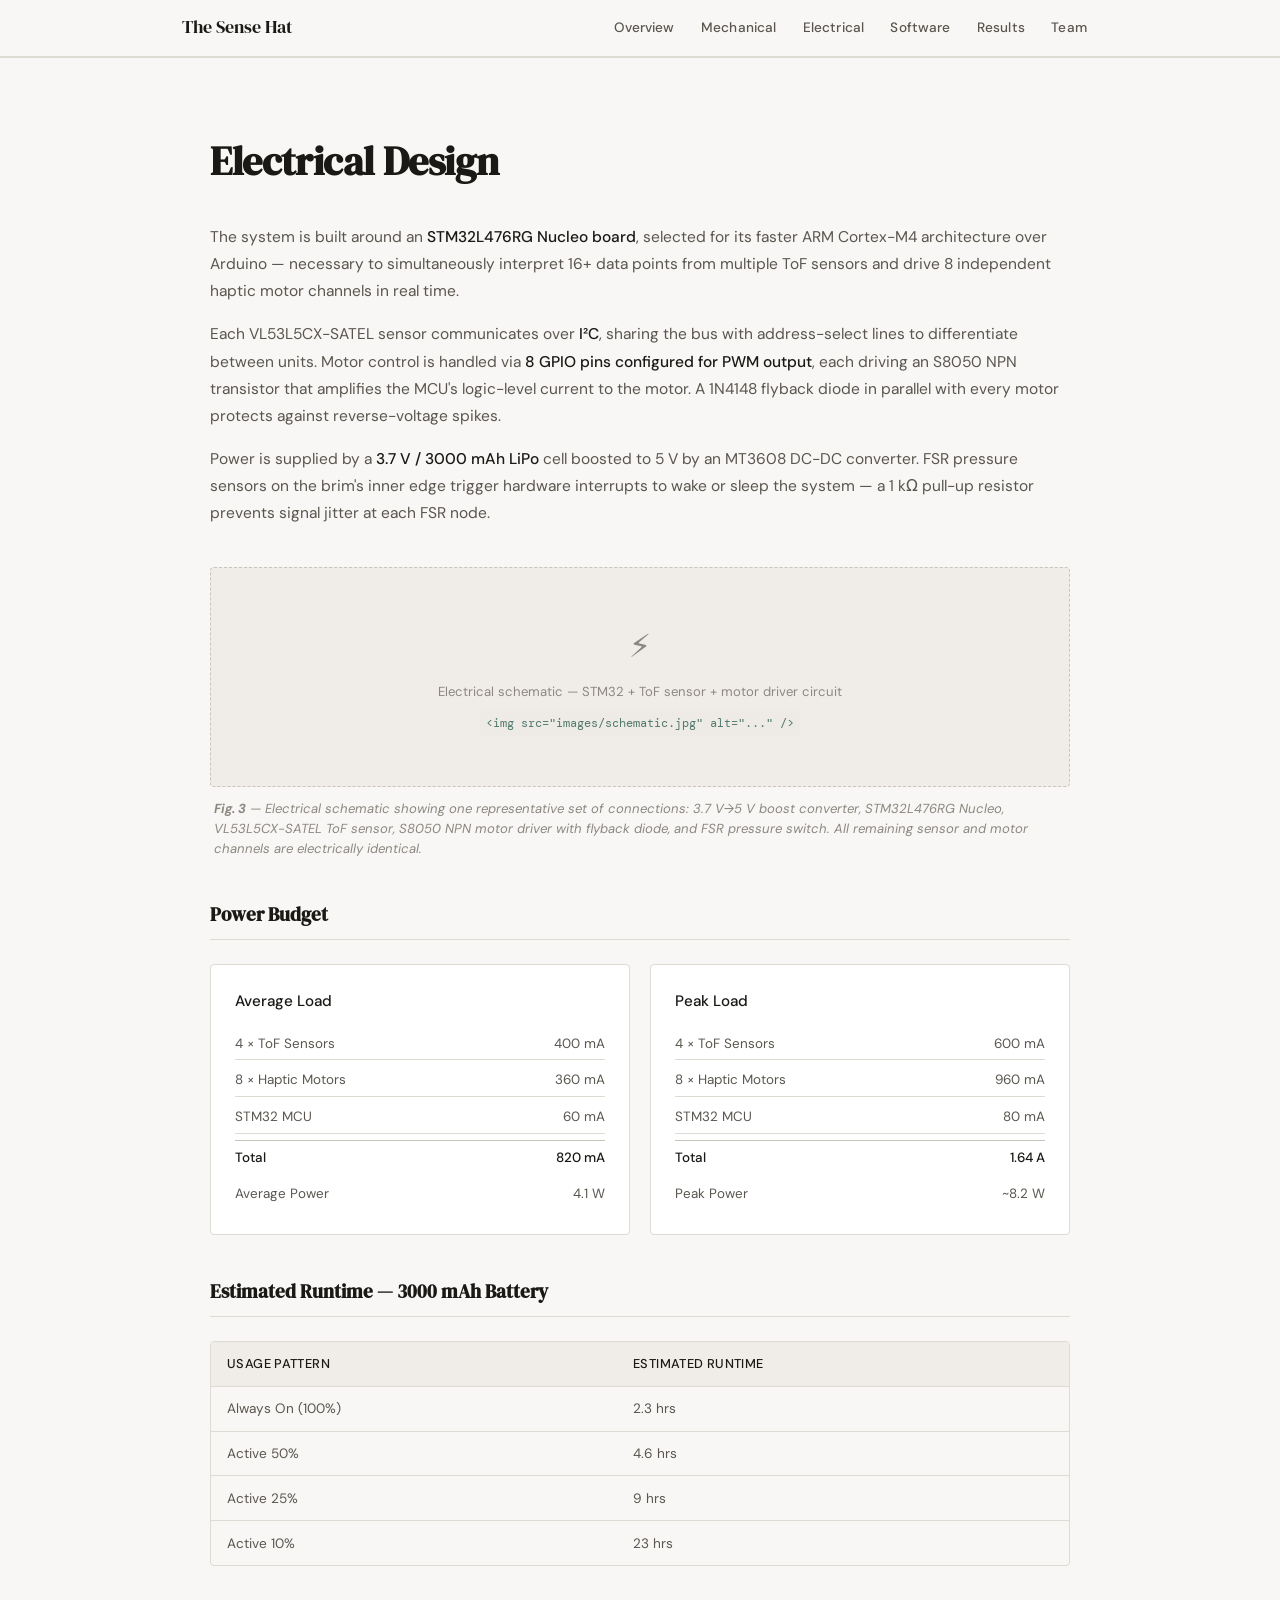
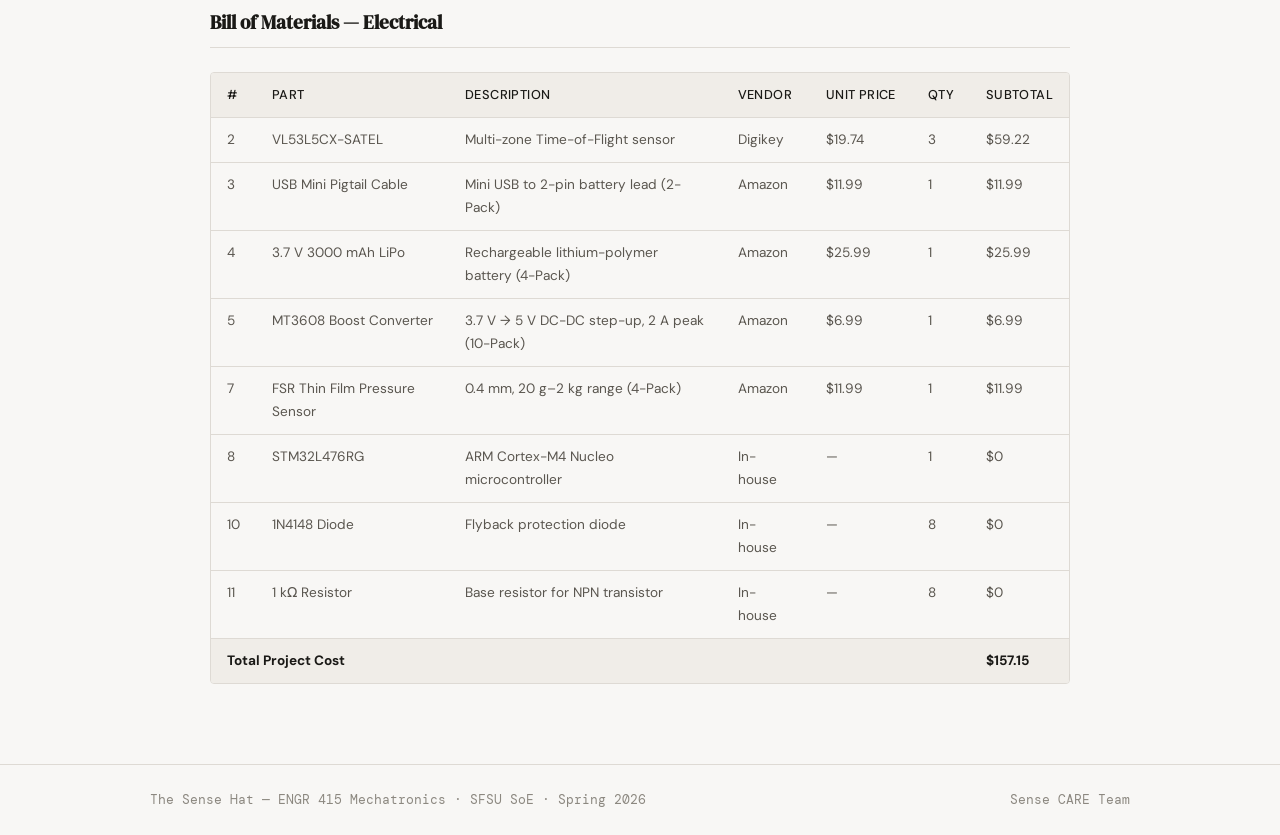
==== electrical.html @ 912f0b68 "FinalElectricalSchematic Replaced comment with an image link in the head section." ====
<!DOCTYPE html>
<html lang="en">
<head>
  <meta charset="UTF-8" />
  <meta name="viewport" content="width=device-width, initial-scale=1.0" />
  <title>The Sense Hat — SFSU Mechatronics (ENGR 415)</title>
  <link rel="stylesheet" href="style.css" />
  <link rel="preconnect" href="https://fonts.googleapis.com" />
  <link rel="preconnect" href="https://fonts.gstatic.com" crossorigin />
  <link href="https://fonts.googleapis.com/css2?family=DM+Serif+Display:ital@0;1&family=DM+Mono:wght@400;500&family=DM+Sans:wght@300;400;500&display=swap" rel="stylesheet" />
  <https://cdn.discordapp.com/attachments/1479232256139595948/1496391475662032896/image.png?ex=69e9b6a9&is=69e86529&hm=77f7b8947a5ac0feab7064fc2a49e179601ff70ab5d94369ed0303e254317cd8>
</head>
<body>

  <!-- ─── NAV ─────────────────────────────────────────────────────── -->
  <nav id="navbar">
    <div class="nav-inner">
      <span class="nav-logo">The Sense Hat</span>
      <button class="nav-toggle" aria-label="Toggle menu" id="navToggle">
        <span></span><span></span><span></span>
      </button>
      <ul class="nav-links" id="navLinks">
        <li><a href="index.html">Overview</a></li>
        <li><a href="mechanical.html">Mechanical</a></li>
        <li><a href="electrical.html">Electrical</a></li>
        <li><a href="software.html">Software</a></li>
        <li><a href="results.html">Results</a></li>
        <li><a href="team.html">Team</a></li>
      </ul>
    </div>
  </nav>

  <main>

    <!-- ─── ELECTRICAL ─────────────────────────────────────────────── -->
    <section id="electrical" class="section">
      <div class="section-inner">
        <h2 class="section-title">Electrical Design</h2>

        <div class="prose">
          <p>
            The system is built around an <strong>STM32L476RG Nucleo board</strong>, selected
            for its faster ARM Cortex-M4 architecture over Arduino — necessary to simultaneously
            interpret 16+ data points from multiple ToF sensors and drive 8 independent haptic
            motor channels in real time.
          </p>
          <p>
            Each VL53L5CX-SATEL sensor communicates over <strong>I²C</strong>, sharing the bus
            with address-select lines to differentiate between units. Motor control is handled via
            <strong>8 GPIO pins configured for PWM output</strong>, each driving an S8050 NPN
            transistor that amplifies the MCU's logic-level current to the motor. A 1N4148 flyback
            diode in parallel with every motor protects against reverse-voltage spikes.
          </p>
          <p>
            Power is supplied by a <strong>3.7 V / 3000 mAh LiPo</strong> cell boosted to 5 V
            by an MT3608 DC-DC converter. FSR pressure sensors on the brim's inner edge trigger
            hardware interrupts to wake or sleep the system — a 1 kΩ pull-up resistor prevents
            signal jitter at each FSR node.
          </p>
        </div>

        <!-- Schematic placeholder -->
        <figure class="img-block">
          <div class="img-placeholder">
            <span class="img-placeholder-icon">⚡</span>
            <span>Electrical schematic — STM32 + ToF sensor + motor driver circuit</span>
            <code>&lt;img src="images/schematic.jpg" alt="..." /&gt;</code>
          </div>
          <!-- <img src="images/schematic.jpg" alt="Electrical schematic for the Sense Hat system" /> -->
          <figcaption><strong>Fig. 3</strong> — Electrical schematic showing one representative set of
          connections: 3.7 V→5 V boost converter, STM32L476RG Nucleo, VL53L5CX-SATEL ToF sensor,
          S8050 NPN motor driver with flyback diode, and FSR pressure switch. All remaining sensor
          and motor channels are electrically identical.</figcaption>
        </figure>

        <h3 class="subsection-title">Power Budget</h3>
        <div class="card-grid two-col">
          <div class="card">
            <h4>Average Load</h4>
            <div class="power-table">
              <div class="power-row"><span>4 × ToF Sensors</span><span>400 mA</span></div>
              <div class="power-row"><span>8 × Haptic Motors</span><span>360 mA</span></div>
              <div class="power-row"><span>STM32 MCU</span><span>60 mA</span></div>
              <div class="power-row total"><span>Total</span><span>820 mA</span></div>
              <div class="power-row"><span>Average Power</span><span>4.1 W</span></div>
            </div>
          </div>
          <div class="card">
            <h4>Peak Load</h4>
            <div class="power-table">
              <div class="power-row"><span>4 × ToF Sensors</span><span>600 mA</span></div>
              <div class="power-row"><span>8 × Haptic Motors</span><span>960 mA</span></div>
              <div class="power-row"><span>STM32 MCU</span><span>80 mA</span></div>
              <div class="power-row total"><span>Total</span><span>1.64 A</span></div>
              <div class="power-row"><span>Peak Power</span><span>~8.2 W</span></div>
            </div>
          </div>
        </div>

        <h3 class="subsection-title">Estimated Runtime — 3000 mAh Battery</h3>
        <div class="table-wrap">
          <table>
            <thead>
              <tr><th>Usage Pattern</th><th>Estimated Runtime</th></tr>
            </thead>
            <tbody>
              <tr><td>Always On (100%)</td><td>2.3 hrs</td></tr>
              <tr><td>Active 50%</td><td>4.6 hrs</td></tr>
              <tr><td>Active 25%</td><td>9 hrs</td></tr>
              <tr><td>Active 10%</td><td>23 hrs</td></tr>
            </tbody>
          </table>
        </div>

        <h3 class="subsection-title">Bill of Materials — Electrical</h3>
        <div class="table-wrap">
          <table>
            <thead>
              <tr>
                <th>#</th>
                <th>Part</th>
                <th>Description</th>
                <th>Vendor</th>
                <th>Unit Price</th>
                <th>Qty</th>
                <th>Subtotal</th>
              </tr>
            </thead>
            <tbody>
              <tr>
                <td>2</td>
                <td>VL53L5CX-SATEL</td>
                <td>Multi-zone Time-of-Flight sensor</td>
                <td>Digikey</td>
                <td>$19.74</td>
                <td>3</td>
                <td>$59.22</td>
              </tr>
              <tr>
                <td>3</td>
                <td>USB Mini Pigtail Cable</td>
                <td>Mini USB to 2-pin battery lead (2-Pack)</td>
                <td>Amazon</td>
                <td>$11.99</td>
                <td>1</td>
                <td>$11.99</td>
              </tr>
              <tr>
                <td>4</td>
                <td>3.7 V 3000 mAh LiPo</td>
                <td>Rechargeable lithium-polymer battery (4-Pack)</td>
                <td>Amazon</td>
                <td>$25.99</td>
                <td>1</td>
                <td>$25.99</td>
              </tr>
              <tr>
                <td>5</td>
                <td>MT3608 Boost Converter</td>
                <td>3.7 V → 5 V DC-DC step-up, 2 A peak (10-Pack)</td>
                <td>Amazon</td>
                <td>$6.99</td>
                <td>1</td>
                <td>$6.99</td>
              </tr>
              <tr>
                <td>7</td>
                <td>FSR Thin Film Pressure Sensor</td>
                <td>0.4 mm, 20 g–2 kg range (4-Pack)</td>
                <td>Amazon</td>
                <td>$11.99</td>
                <td>1</td>
                <td>$11.99</td>
              </tr>
              <tr>
                <td>8</td>
                <td>STM32L476RG</td>
                <td>ARM Cortex-M4 Nucleo microcontroller</td>
                <td>In-house</td>
                <td>—</td>
                <td>1</td>
                <td>$0</td>
              </tr>
              <tr>
                <td>10</td>
                <td>1N4148 Diode</td>
                <td>Flyback protection diode</td>
                <td>In-house</td>
                <td>—</td>
                <td>8</td>
                <td>$0</td>
              </tr>
              <tr>
                <td>11</td>
                <td>1 kΩ Resistor</td>
                <td>Base resistor for NPN transistor</td>
                <td>In-house</td>
                <td>—</td>
                <td>8</td>
                <td>$0</td>
              </tr>
              <tr class="total-row">
                <td colspan="6"><strong>Total Project Cost</strong></td>
                <td><strong>$157.15</strong></td>
              </tr>
            </tbody>
          </table>
        </div>
      </div>
    </section>

  <!-- ─── FOOTER ────────────────────────────────────────────────────── -->
  <footer class="site-footer">
    <div class="footer-inner">
      <span>The Sense Hat &mdash; ENGR 415 Mechatronics · SFSU SoE · Spring 2026</span>
      <span>Sense CARE Team</span>
    </div>
  </footer>

  <script src="script.js"></script>
</body>
</html>
---- style.css ----
/* ═══════════════════════════════════════════════════════════
   THE SENSE HAT — style.css
   Light, technical, Obsidian-inspired engineering aesthetic.
   Fonts: DM Serif Display (headings) · DM Sans (body) · DM Mono (code)
   ═══════════════════════════════════════════════════════════ */

/* ── Variables ──────────────────────────────────────────── */
:root {
  /* Palette */
  --bg:          #f8f7f5;
  --bg-alt:      #f0ede8;
  --surface:     #ffffff;
  --border:      #dedad4;
  --border-mid:  #c9c4bc;

  --text-primary:   #1a1916;
  --text-secondary: #5a564f;
  --text-muted:     #8c8880;

  --accent:      #2d6a4f;       /* muted forest green */
  --accent-mid:  #52796f;
  --accent-pale: #d8e8e2;

  --code-bg:     #eeebe6;

  /* Typography */
  --font-display: 'DM Serif Display', Georgia, serif;
  --font-body:    'DM Sans', system-ui, sans-serif;
  --font-mono:    'DM Mono', 'Courier New', monospace;

  /* Spacing */
  --max-w:    860px;
  --section-v: 5rem;

  /* Misc */
  --radius:   4px;
  --shadow:   0 1px 4px rgba(0,0,0,0.07), 0 4px 16px rgba(0,0,0,0.05);
  --transition: 0.18s ease;
}

/* ── Reset & Base ───────────────────────────────────────── */
*, *::before, *::after { box-sizing: border-box; margin: 0; padding: 0; }

html { scroll-behavior: smooth; font-size: 16px; }

body {
  font-family: var(--font-body);
  background: var(--bg);
  color: var(--text-primary);
  line-height: 1.7;
  -webkit-font-smoothing: antialiased;
}

img {
  display: block;
  width: 100%;
  height: auto;
  border-radius: var(--radius);
}

a { color: var(--accent); text-decoration: none; }
a:hover { text-decoration: underline; }

/* ── Nav ────────────────────────────────────────────────── */
#navbar {
  position: sticky;
  top: 0;
  z-index: 100;
  background: rgba(248, 247, 245, 0.94);
  border-bottom: 1px solid var(--border);
  backdrop-filter: blur(8px);
  -webkit-backdrop-filter: blur(8px);
}

.nav-inner {
  max-width: calc(var(--max-w) + 120px);
  margin: 0 auto;
  padding: 0 2rem;
  height: 56px;
  display: flex;
  align-items: center;
  gap: 2rem;
}

.nav-logo {
  font-family: var(--font-display);
  font-size: 1.1rem;
  color: var(--text-primary);
  white-space: nowrap;
  flex-shrink: 0;
}

.nav-links {
  display: flex;
  list-style: none;
  gap: 0.25rem;
  margin-left: auto;
}

.nav-links a {
  display: block;
  padding: 0.3rem 0.7rem;
  font-size: 0.85rem;
  font-weight: 500;
  color: var(--text-secondary);
  border-radius: var(--radius);
  letter-spacing: 0.01em;
  transition: color var(--transition), background var(--transition);
}

.nav-links a:hover,
.nav-links a.active {
  color: var(--accent);
  background: var(--accent-pale);
  text-decoration: none;
}

/* Hamburger */
.nav-toggle {
  display: none;
  flex-direction: column;
  gap: 5px;
  background: none;
  border: none;
  cursor: pointer;
  padding: 4px;
  margin-left: auto;
}

.nav-toggle span {
  display: block;
  width: 22px;
  height: 2px;
  background: var(--text-primary);
  border-radius: 2px;
  transition: var(--transition);
}

/* ── Hero ───────────────────────────────────────────────── */
.hero {
  min-height: 88vh;
  display: grid;
  grid-template-columns: 1fr 1fr;
  align-items: center;
  gap: 3rem;
  max-width: calc(var(--max-w) + 200px);
  margin: 0 auto;
  padding: 4rem 2rem 4rem;
}

.hero-inner {
  display: flex;
  flex-direction: column;
  gap: 1.25rem;
}

.hero-label {
  font-family: var(--font-mono);
  font-size: 0.75rem;
  color: var(--accent-mid);
  letter-spacing: 0.08em;
  text-transform: uppercase;
}

.hero-title {
  font-family: var(--font-display);
  font-size: clamp(2.8rem, 5vw, 4rem);
  line-height: 1.1;
  color: var(--text-primary);
  letter-spacing: -0.01em;
}

.hero-subtitle {
  font-size: 1.05rem;
  color: var(--text-secondary);
  max-width: 42ch;
  line-height: 1.65;
}

.hero-meta {
  display: flex;
  flex-wrap: wrap;
  gap: 0.4rem;
  font-size: 0.85rem;
  color: var(--text-muted);
  font-family: var(--font-mono);
}

.hero-meta .sep { color: var(--border-mid); }

.btn-primary {
  display: inline-block;
  margin-top: 0.5rem;
  padding: 0.65rem 1.4rem;
  background: var(--accent);
  color: #fff;
  border-radius: var(--radius);
  font-size: 0.88rem;
  font-weight: 500;
  letter-spacing: 0.02em;
  transition: background var(--transition), transform var(--transition);
  align-self: flex-start;
}

.btn-primary:hover {
  background: var(--accent-mid);
  text-decoration: none;
  transform: translateY(-1px);
}

.hero-image-wrap {
  display: flex;
  justify-content: center;
  align-items: center;
}

.hero-img {
  width: 100%;
  max-width: 420px;
}

/* ── Sections ───────────────────────────────────────────── */
.section {
  padding: var(--section-v) 2rem;
  border-top: 1px solid var(--border);
}

.section-alt {
  background: var(--bg-alt);
}

.section-inner {
  max-width: var(--max-w);
  margin: 0 auto;
  display: flex;
  flex-direction: column;
  gap: 2.5rem;
}

.section-title {
  font-family: var(--font-display);
  font-size: clamp(1.9rem, 3.5vw, 2.5rem);
  color: var(--text-primary);
  letter-spacing: -0.01em;
  line-height: 1.15;
}

.section-intro {
  color: var(--text-secondary);
  font-size: 1.02rem;
  max-width: 60ch;
  margin-top: -1rem;
}

.subsection-title {
  font-family: var(--font-display);
  font-size: 1.2rem;
  color: var(--text-primary);
  border-bottom: 1px solid var(--border);
  padding-bottom: 0.5rem;
  margin-bottom: -1rem;
}

/* ── Prose ──────────────────────────────────────────────── */
.prose {
  display: flex;
  flex-direction: column;
  gap: 1rem;
}

.prose p {
  color: var(--text-secondary);
  font-size: 0.97rem;
  line-height: 1.75;
}

.prose strong { color: var(--text-primary); font-weight: 500; }

/* ── Cards ──────────────────────────────────────────────── */
.card-grid {
  display: grid;
  gap: 1.25rem;
}

.two-col  { grid-template-columns: repeat(2, 1fr); }
.three-col { grid-template-columns: repeat(3, 1fr); }

.card {
  background: var(--surface);
  border: 1px solid var(--border);
  border-radius: var(--radius);
  padding: 1.5rem;
  display: flex;
  flex-direction: column;
  gap: 0.6rem;
}

.card-icon {
  font-size: 1.4rem;
  line-height: 1;
}

.card h4 {
  font-size: 0.95rem;
  font-weight: 500;
  color: var(--text-primary);
}

.card p {
  font-size: 0.88rem;
  color: var(--text-secondary);
  line-height: 1.6;
}

/* ── Image blocks ───────────────────────────────────────── */
.img-block {
  display: flex;
  flex-direction: column;
  gap: 0.75rem;
  width: 100%;
}

.img-row {
  display: grid;
  grid-template-columns: 1fr 1fr;
  gap: 1.25rem;
}

.img-placeholder {
  width: 100%;
  min-height: 220px;
  background: var(--bg-alt);
  border: 1.5px dashed var(--border-mid);
  border-radius: var(--radius);
  display: flex;
  flex-direction: column;
  align-items: center;
  justify-content: center;
  gap: 0.5rem;
  padding: 1.5rem;
  text-align: center;
  color: var(--text-muted);
  font-size: 0.82rem;
  transition: border-color var(--transition);
}

.img-placeholder:hover { border-color: var(--accent-mid); }

.img-placeholder.small { min-height: 160px; }

.img-placeholder-icon { font-size: 2rem; }

.img-placeholder code {
  font-family: var(--font-mono);
  font-size: 0.73rem;
  background: var(--code-bg);
  padding: 0.15rem 0.4rem;
  border-radius: 2px;
  color: var(--accent-mid);
  word-break: break-all;
}

figcaption {
  font-size: 0.82rem;
  color: var(--text-muted);
  font-style: italic;
  line-height: 1.5;
  padding: 0 0.25rem;
}

/* ── Tables ─────────────────────────────────────────────── */
.table-wrap {
  overflow-x: auto;
  border: 1px solid var(--border);
  border-radius: var(--radius);
}

table {
  width: 100%;
  border-collapse: collapse;
  font-size: 0.85rem;
}

thead {
  background: var(--bg-alt);
  border-bottom: 1px solid var(--border);
}

th {
  text-align: left;
  padding: 0.7rem 1rem;
  font-weight: 500;
  color: var(--text-primary);
  font-size: 0.8rem;
  letter-spacing: 0.03em;
  text-transform: uppercase;
  white-space: nowrap;
}

td {
  padding: 0.65rem 1rem;
  color: var(--text-secondary);
  border-bottom: 1px solid var(--border);
  vertical-align: top;
}

tbody tr:last-child td { border-bottom: none; }

tbody tr:hover td { background: var(--accent-pale); }

.total-row td {
  background: var(--bg-alt);
  color: var(--text-primary);
  border-top: 1px solid var(--border-mid);
}

/* ── Power table (inside cards) ─────────────────────────── */
.power-table {
  display: flex;
  flex-direction: column;
  gap: 0.3rem;
  margin-top: 0.25rem;
}

.power-row {
  display: flex;
  justify-content: space-between;
  font-size: 0.84rem;
  color: var(--text-secondary);
  padding: 0.25rem 0;
  border-bottom: 1px solid var(--border);
}

.power-row:last-child { border-bottom: none; }

.power-row.total {
  font-weight: 500;
  color: var(--text-primary);
  border-top: 1px solid var(--border-mid);
  border-bottom: none;
  padding-top: 0.4rem;
  margin-top: 0.1rem;
}

/* ── Tags ───────────────────────────────────────────────── */
.tag-list {
  display: flex;
  flex-wrap: wrap;
  gap: 0.5rem;
}

.tag {
  font-family: var(--font-mono);
  font-size: 0.76rem;
  background: var(--accent-pale);
  color: var(--accent);
  border: 1px solid #b7d4c8;
  padding: 0.25rem 0.65rem;
  border-radius: var(--radius);
  letter-spacing: 0.01em;
}

/* ── Code block ─────────────────────────────────────────── */
.code-block {
  background: var(--code-bg);
  border: 1px solid var(--border);
  border-radius: var(--radius);
  padding: 1.5rem 1.75rem;
  overflow-x: auto;
}

.code-block code {
  font-family: var(--font-mono);
  font-size: 0.82rem;
  line-height: 1.75;
  color: var(--text-primary);
  white-space: pre;
}

/* ── Challenges ─────────────────────────────────────────── */
.challenge-list {
  display: flex;
  flex-direction: column;
  gap: 1rem;
}

.challenge {
  background: var(--surface);
  border: 1px solid var(--border);
  border-left: 3px solid var(--accent);
  border-radius: 0 var(--radius) var(--radius) 0;
  padding: 1.1rem 1.25rem;
  display: flex;
  flex-direction: column;
  gap: 0.4rem;
}

.challenge-label {
  font-size: 0.82rem;
  font-weight: 500;
  font-family: var(--font-mono);
  color: var(--accent);
  text-transform: uppercase;
  letter-spacing: 0.07em;
}

.challenge p {
  font-size: 0.88rem;
  color: var(--text-secondary);
  line-height: 1.65;
}

/* ── Team ───────────────────────────────────────────────── */
.team-grid {
  display: grid;
  grid-template-columns: repeat(3, 1fr);
  gap: 1.5rem;
}

.team-card {
  background: var(--surface);
  border: 1px solid var(--border);
  border-radius: var(--radius);
  padding: 1.75rem 1.5rem;
  display: flex;
  flex-direction: column;
  gap: 0.6rem;
  text-align: center;
}

.team-photo {
  width: 100%;
}

.team-photo .img-placeholder.small {
  min-height: 140px;
}

.team-card h3 {
  font-family: var(--font-display);
  font-size: 1.15rem;
  color: var(--text-primary);
}

.team-role {
  font-family: var(--font-mono);
  font-size: 0.76rem;
  color: var(--accent);
  text-transform: uppercase;
  letter-spacing: 0.08em;
  margin-top: -0.2rem;
}

.team-card p:not(.team-role) {
  font-size: 0.85rem;
  color: var(--text-secondary);
  line-height: 1.6;
  text-align: left;
}

.btn-contact {
  display: inline-block;
  margin-top: 0.5rem;
  padding: 0.65rem 1.4rem;
  background: var(--accent);
  color: #fff;
  border-radius: var(--radius);
  font-size: 0.88rem;
  font-weight: 500;
  letter-spacing: 0.02em;
  transition: background var(--transition), transform var(--transition);
  align-self: center;
}

.btn-contact:hover {
  background: var(--accent-mid);
  text-decoration: none;
  transform: translateY(-1px);
}

.acknowledgement {
  background: var(--surface);
  border: 1px solid var(--border);
  border-radius: var(--radius);
  padding: 1.25rem 1.5rem;
  display: flex;
  flex-direction: column;
  gap: 0.3rem;
}

.acknowledgement p {
  font-size: 0.84rem;
  color: var(--text-secondary);
  line-height: 1.5;
}

.acknowledgement strong {
  color: var(--text-primary);
  font-weight: 500;
}

/* ── Footer ─────────────────────────────────────────────── */
.site-footer {
  border-top: 1px solid var(--border);
  padding: 1.5rem 2rem;
}

.footer-inner {
  max-width: calc(var(--max-w) + 120px);
  margin: 0 auto;
  display: flex;
  justify-content: space-between;
  align-items: center;
  flex-wrap: wrap;
  gap: 0.5rem;
  font-size: 0.8rem;
  color: var(--text-muted);
  font-family: var(--font-mono);
}

/* ── Scroll-reveal animation ─────────────────────────────── */
.reveal {
  opacity: 0;
  transform: translateY(18px);
  transition: opacity 0.5s ease, transform 0.5s ease;
}

.reveal.visible {
  opacity: 1;
  transform: translateY(0);
}

/* ── Responsive — Tablet ─────────────────────────────────── */
@media (max-width: 900px) {
  .hero {
    grid-template-columns: 1fr;
    min-height: unset;
    padding-top: 3rem;
  }

  .hero-image-wrap { order: -1; }
  .hero-img { max-width: 340px; margin: 0 auto; }

  .three-col { grid-template-columns: repeat(2, 1fr); }

  .team-grid { grid-template-columns: repeat(2, 1fr); }
}

/* ── Responsive — Mobile ─────────────────────────────────── */
@media (max-width: 640px) {
  :root { --section-v: 3.5rem; }

  .nav-inner { padding: 0 1.25rem; }

  .nav-links {
    display: none;
    flex-direction: column;
    position: absolute;
    top: 56px;
    left: 0;
    right: 0;
    background: var(--bg);
    border-bottom: 1px solid var(--border);
    padding: 0.75rem 1.25rem 1rem;
    gap: 0.1rem;
    box-shadow: 0 4px 16px rgba(0,0,0,0.08);
  }

  .nav-links.open { display: flex; }

  .nav-links a { padding: 0.5rem 0.5rem; font-size: 0.9rem; }

  .nav-toggle { display: flex; }

  .hero { padding: 2rem 1.25rem; gap: 2rem; }

  .section { padding: var(--section-v) 1.25rem; }

  .two-col,
  .three-col,
  .img-row,
  .team-grid { grid-template-columns: 1fr; }

  .card-grid.two-col { grid-template-columns: 1fr; }

  .footer-inner { flex-direction: column; align-items: flex-start; gap: 0.25rem; }

  .code-block { padding: 1rem 1.1rem; }

  .code-block code { font-size: 0.76rem; }

  th, td { padding: 0.55rem 0.75rem; }
}
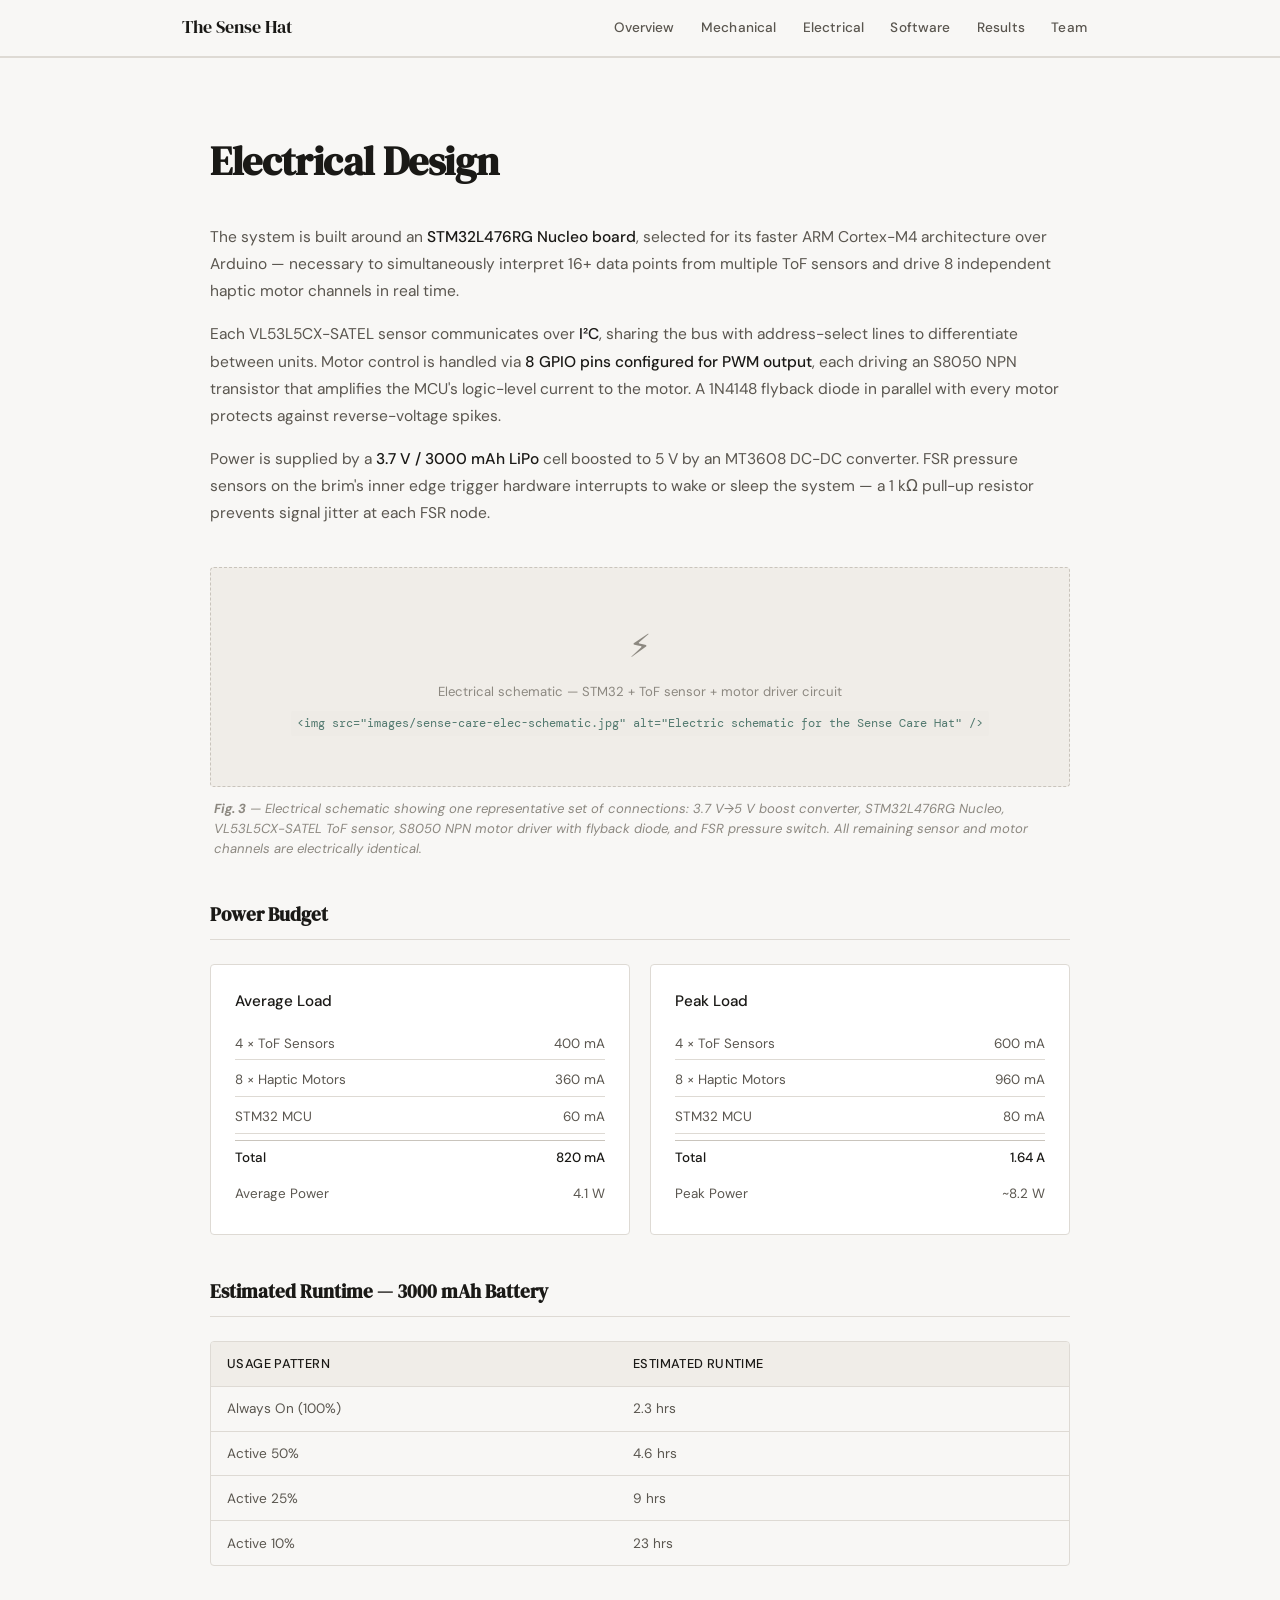
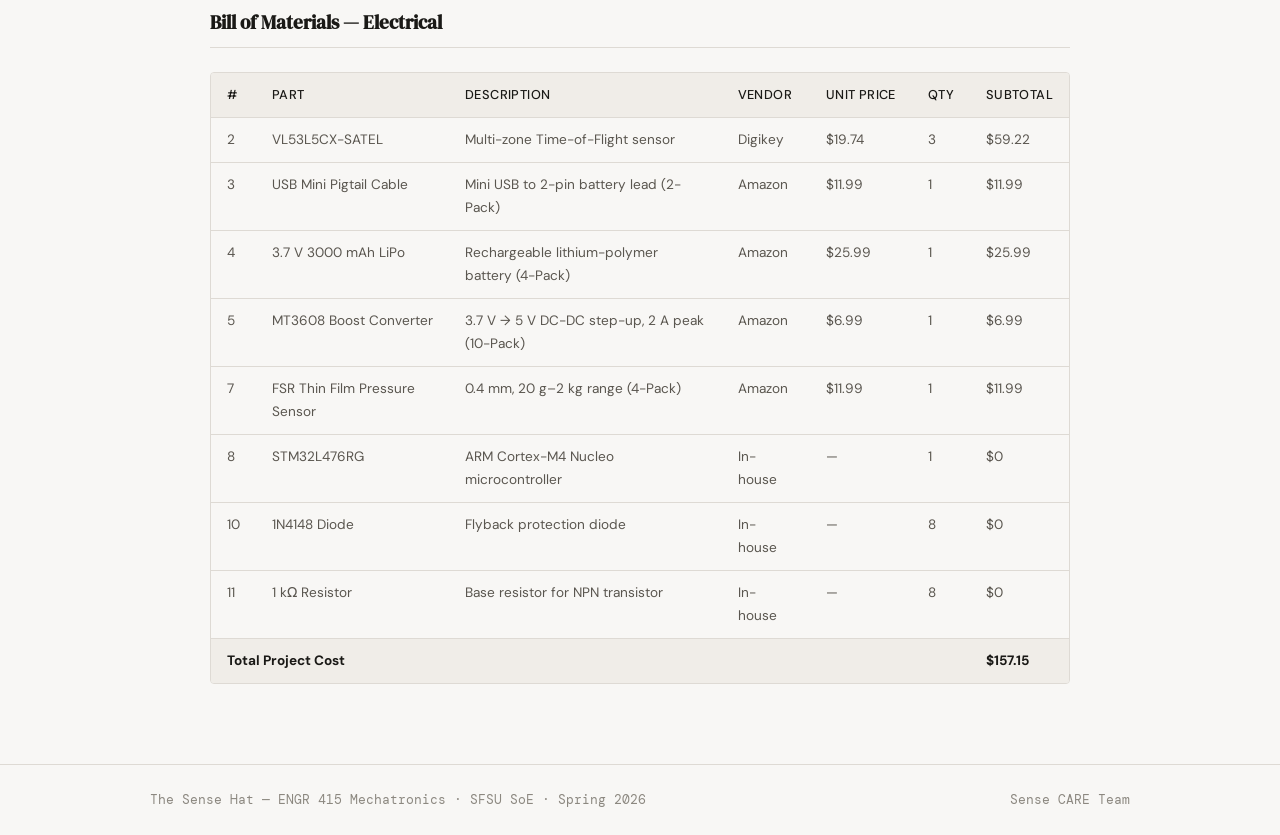
==== commit ba07cfcc: "Update electrical.html" ====
--- a/electrical.html
+++ b/electrical.html
@@ -8,7 +8,6 @@
   <link rel="preconnect" href="https://fonts.googleapis.com" />
   <link rel="preconnect" href="https://fonts.gstatic.com" crossorigin />
   <link href="https://fonts.googleapis.com/css2?family=DM+Serif+Display:ital@0;1&family=DM+Mono:wght@400;500&family=DM+Sans:wght@300;400;500&display=swap" rel="stylesheet" />
-  <https://cdn.discordapp.com/attachments/1479232256139595948/1496391475662032896/image.png?ex=69e9b6a9&is=69e86529&hm=77f7b8947a5ac0feab7064fc2a49e179601ff70ab5d94369ed0303e254317cd8>
 </head>
 <body>
 
@@ -64,9 +63,8 @@
           <div class="img-placeholder">
             <span class="img-placeholder-icon">⚡</span>
             <span>Electrical schematic — STM32 + ToF sensor + motor driver circuit</span>
-            <code>&lt;img src="images/schematic.jpg" alt="..." /&gt;</code>
+            <code>&lt;img src="images/sense-care-elec-schematic.jpg" alt="Electric schematic for the Sense Care Hat" /&gt;</code>
           </div>
-          <!-- <img src="images/schematic.jpg" alt="Electrical schematic for the Sense Hat system" /> -->
           <figcaption><strong>Fig. 3</strong> — Electrical schematic showing one representative set of
           connections: 3.7 V→5 V boost converter, STM32L476RG Nucleo, VL53L5CX-SATEL ToF sensor,
           S8050 NPN motor driver with flyback diode, and FSR pressure switch. All remaining sensor
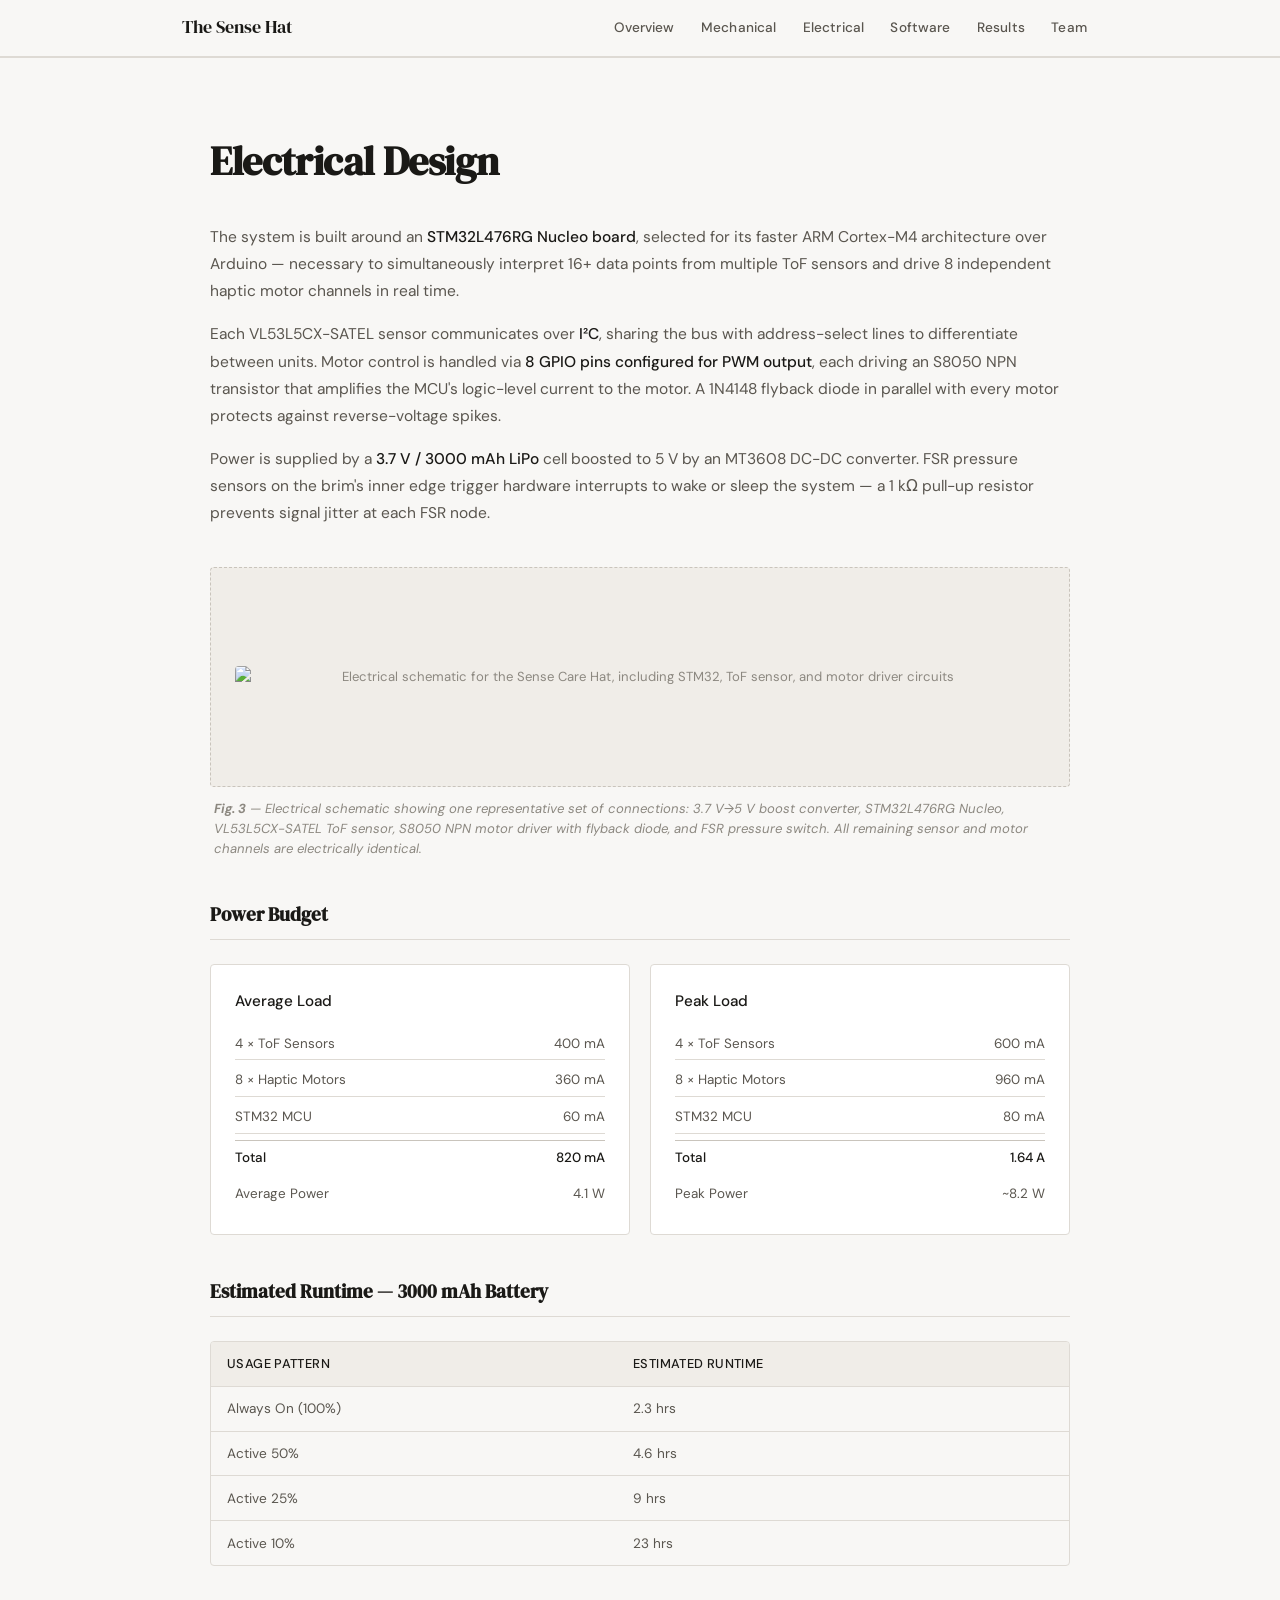
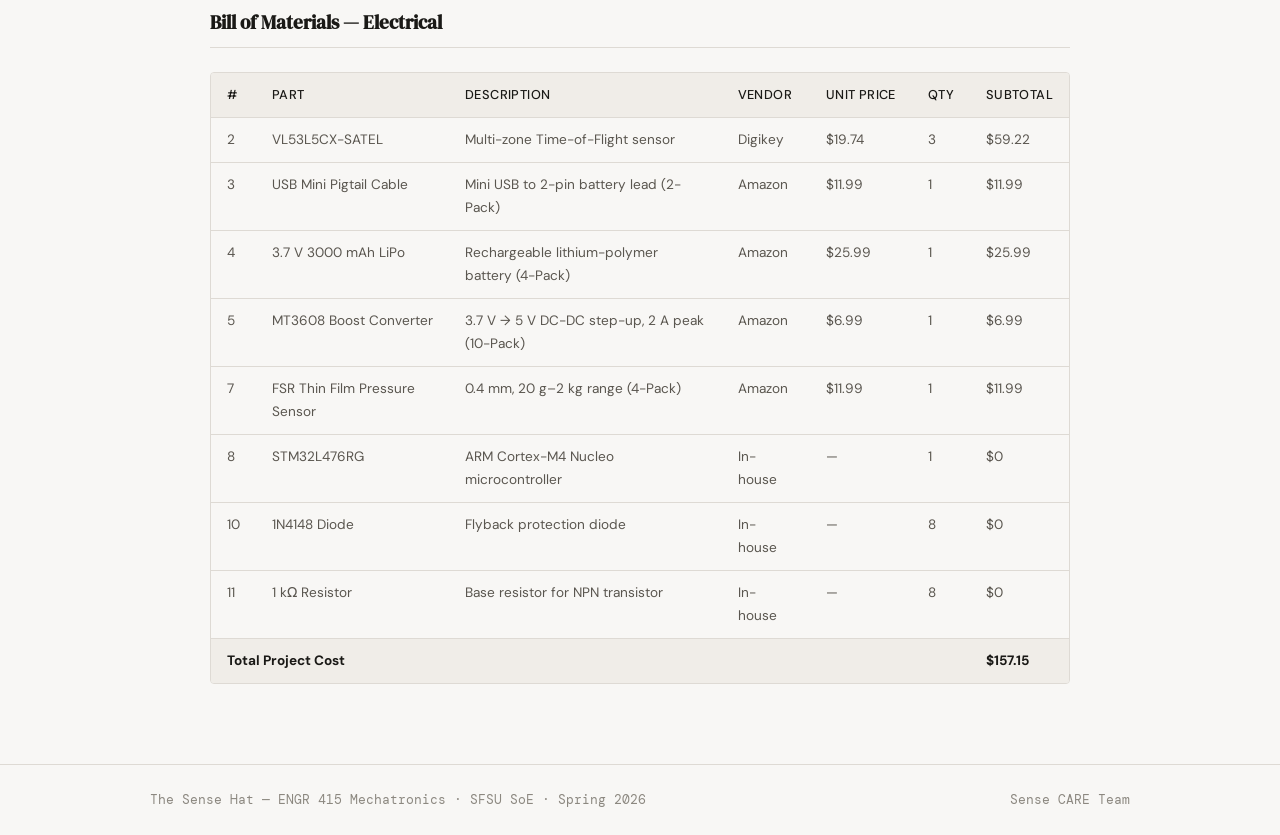
==== commit bd4b2f08: "Update electrical.html" ====
--- a/electrical.html
+++ b/electrical.html
@@ -61,9 +61,12 @@
         <!-- Schematic placeholder -->
         <figure class="img-block">
           <div class="img-placeholder">
+            <img src="images/sense-care-elec-schematic.jpg" alt="Electrical schematic for the Sense Care Hat, including STM32, ToF sensor, and motor driver circuits">
+            <!--
             <span class="img-placeholder-icon">⚡</span>
             <span>Electrical schematic — STM32 + ToF sensor + motor driver circuit</span>
             <code>&lt;img src="images/sense-care-elec-schematic.jpg" alt="Electric schematic for the Sense Care Hat" /&gt;</code>
+            -->
           </div>
           <figcaption><strong>Fig. 3</strong> — Electrical schematic showing one representative set of
           connections: 3.7 V→5 V boost converter, STM32L476RG Nucleo, VL53L5CX-SATEL ToF sensor,
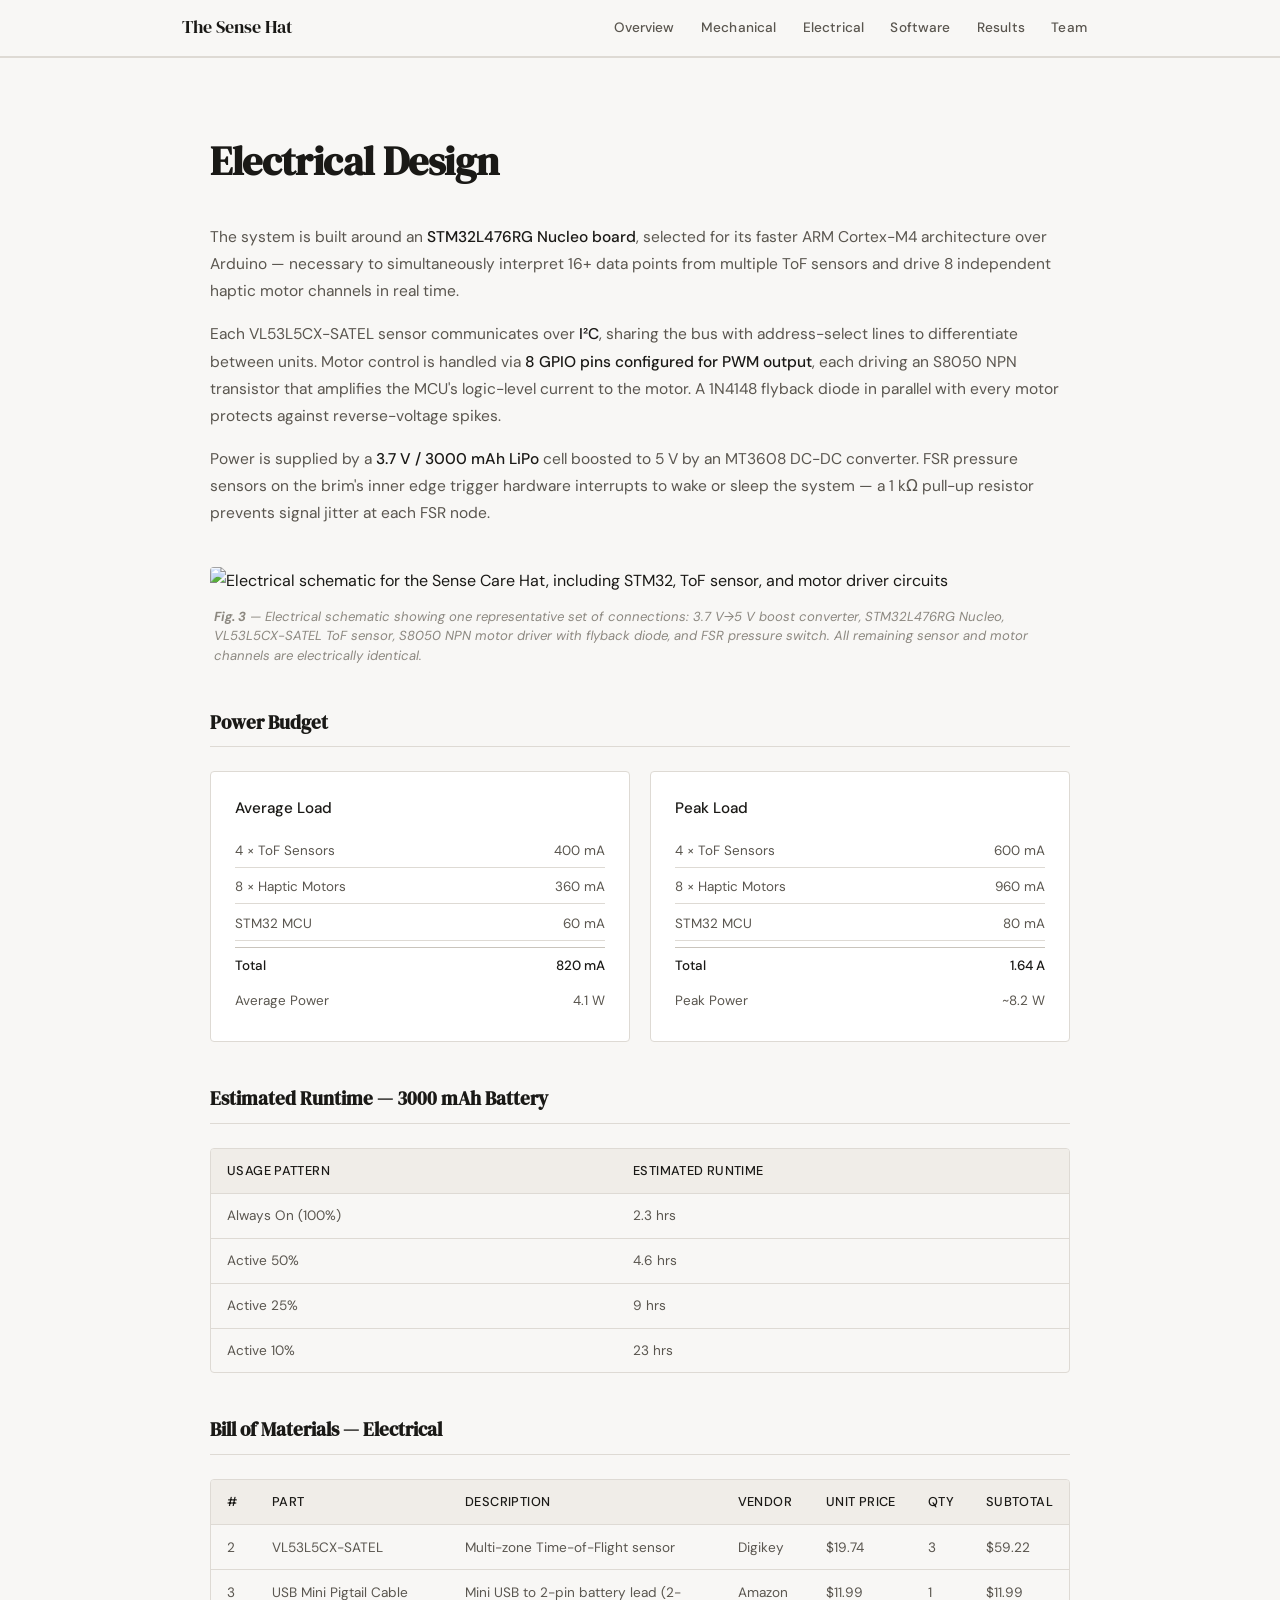
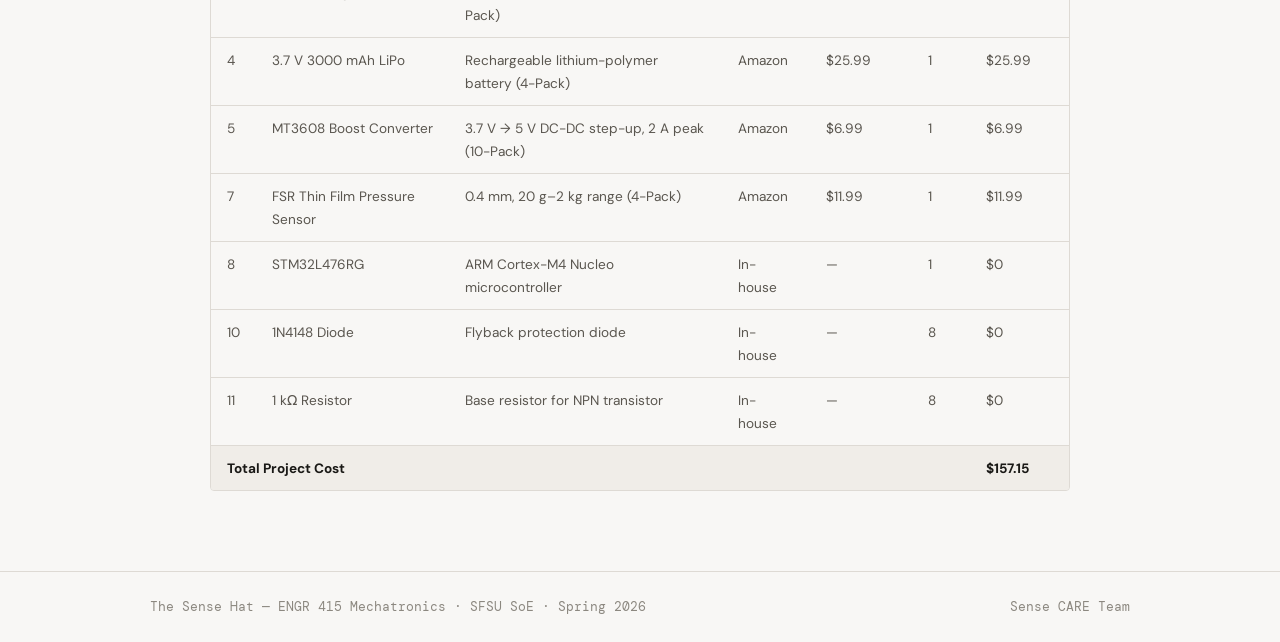
==== commit 9565757a: "Update electrical.html" ====
--- a/electrical.html
+++ b/electrical.html
@@ -60,14 +60,12 @@
 
         <!-- Schematic placeholder -->
         <figure class="img-block">
-          <div class="img-placeholder">
-            <img src="images/sense-care-elec-schematic.jpg" alt="Electrical schematic for the Sense Care Hat, including STM32, ToF sensor, and motor driver circuits">
-            <!--
+          <img src="images/sense-care-elec-schematic.jpg" alt="Electrical schematic for the Sense Care Hat, including STM32, ToF sensor, and motor driver circuits">
+          <!-- <div class="img-placeholder">
             <span class="img-placeholder-icon">⚡</span>
             <span>Electrical schematic — STM32 + ToF sensor + motor driver circuit</span>
             <code>&lt;img src="images/sense-care-elec-schematic.jpg" alt="Electric schematic for the Sense Care Hat" /&gt;</code>
-            -->
-          </div>
+          </div> -->
           <figcaption><strong>Fig. 3</strong> — Electrical schematic showing one representative set of
           connections: 3.7 V→5 V boost converter, STM32L476RG Nucleo, VL53L5CX-SATEL ToF sensor,
           S8050 NPN motor driver with flyback diode, and FSR pressure switch. All remaining sensor
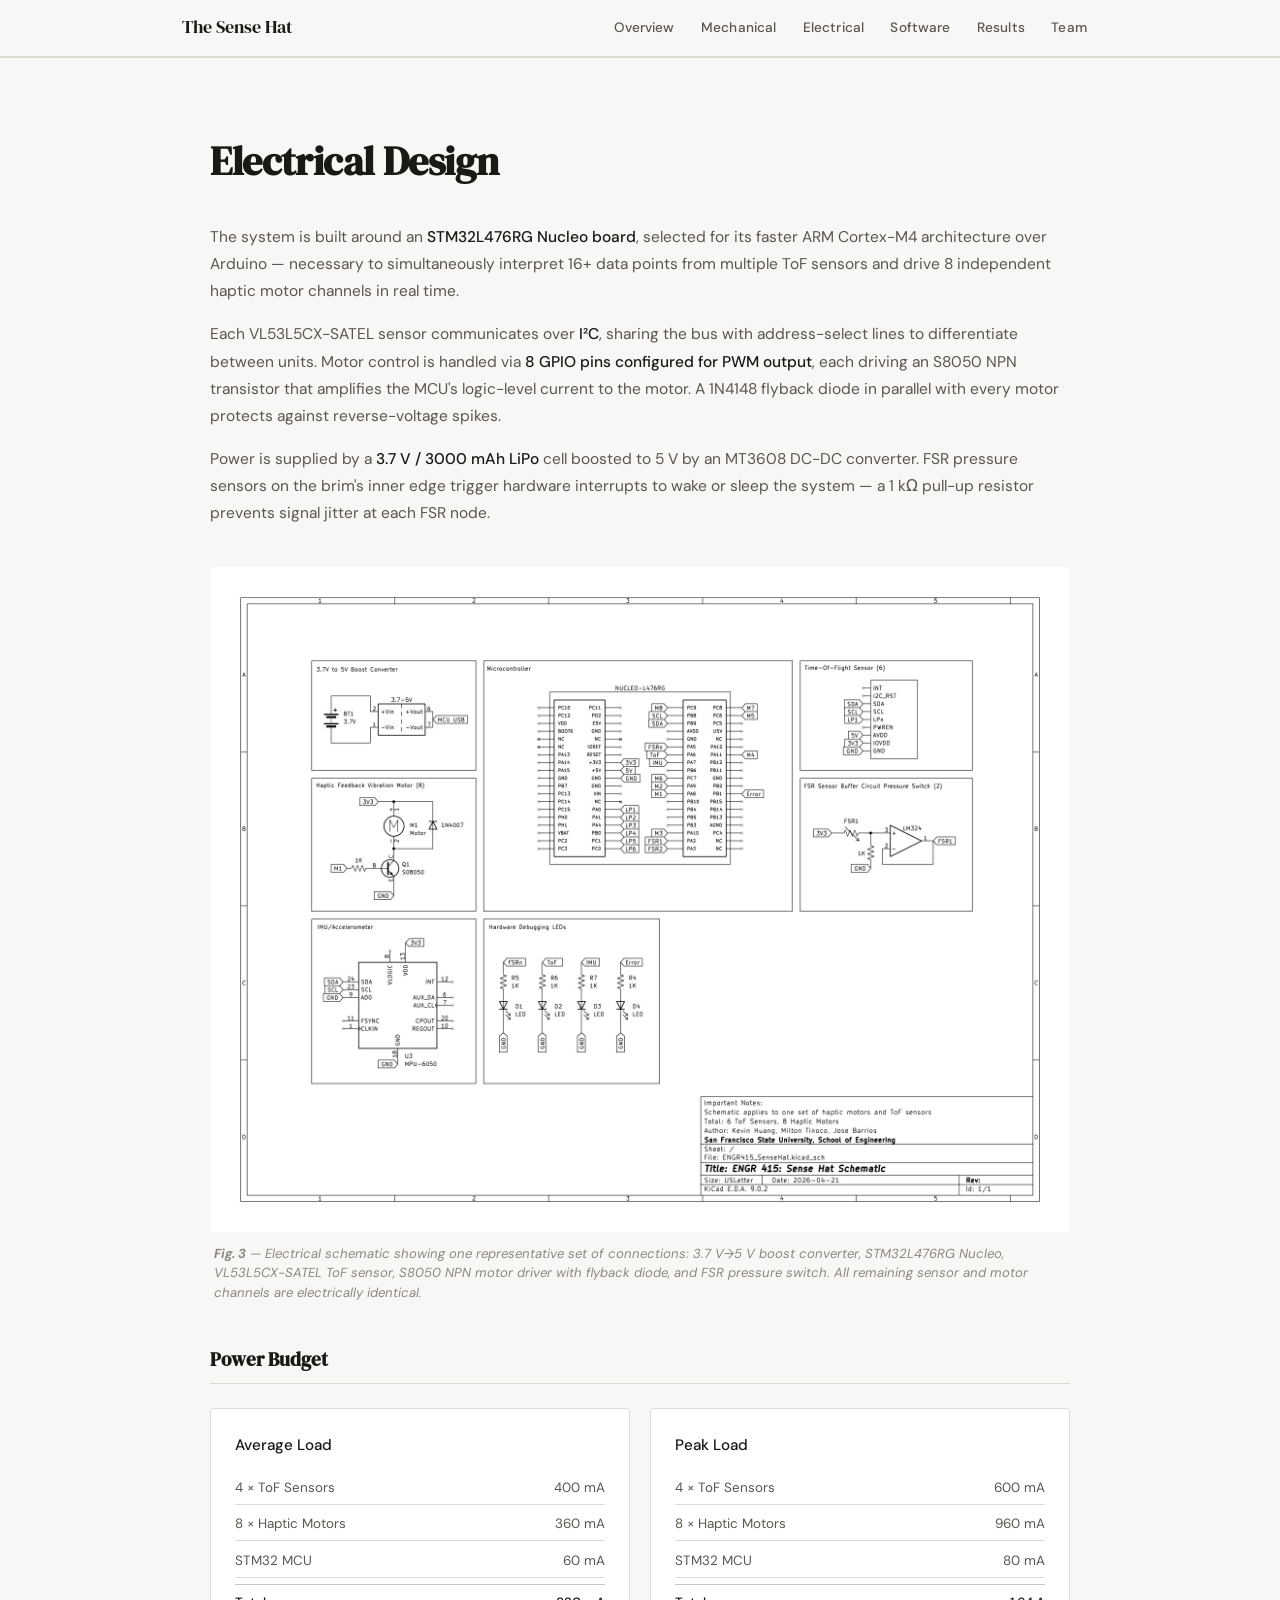
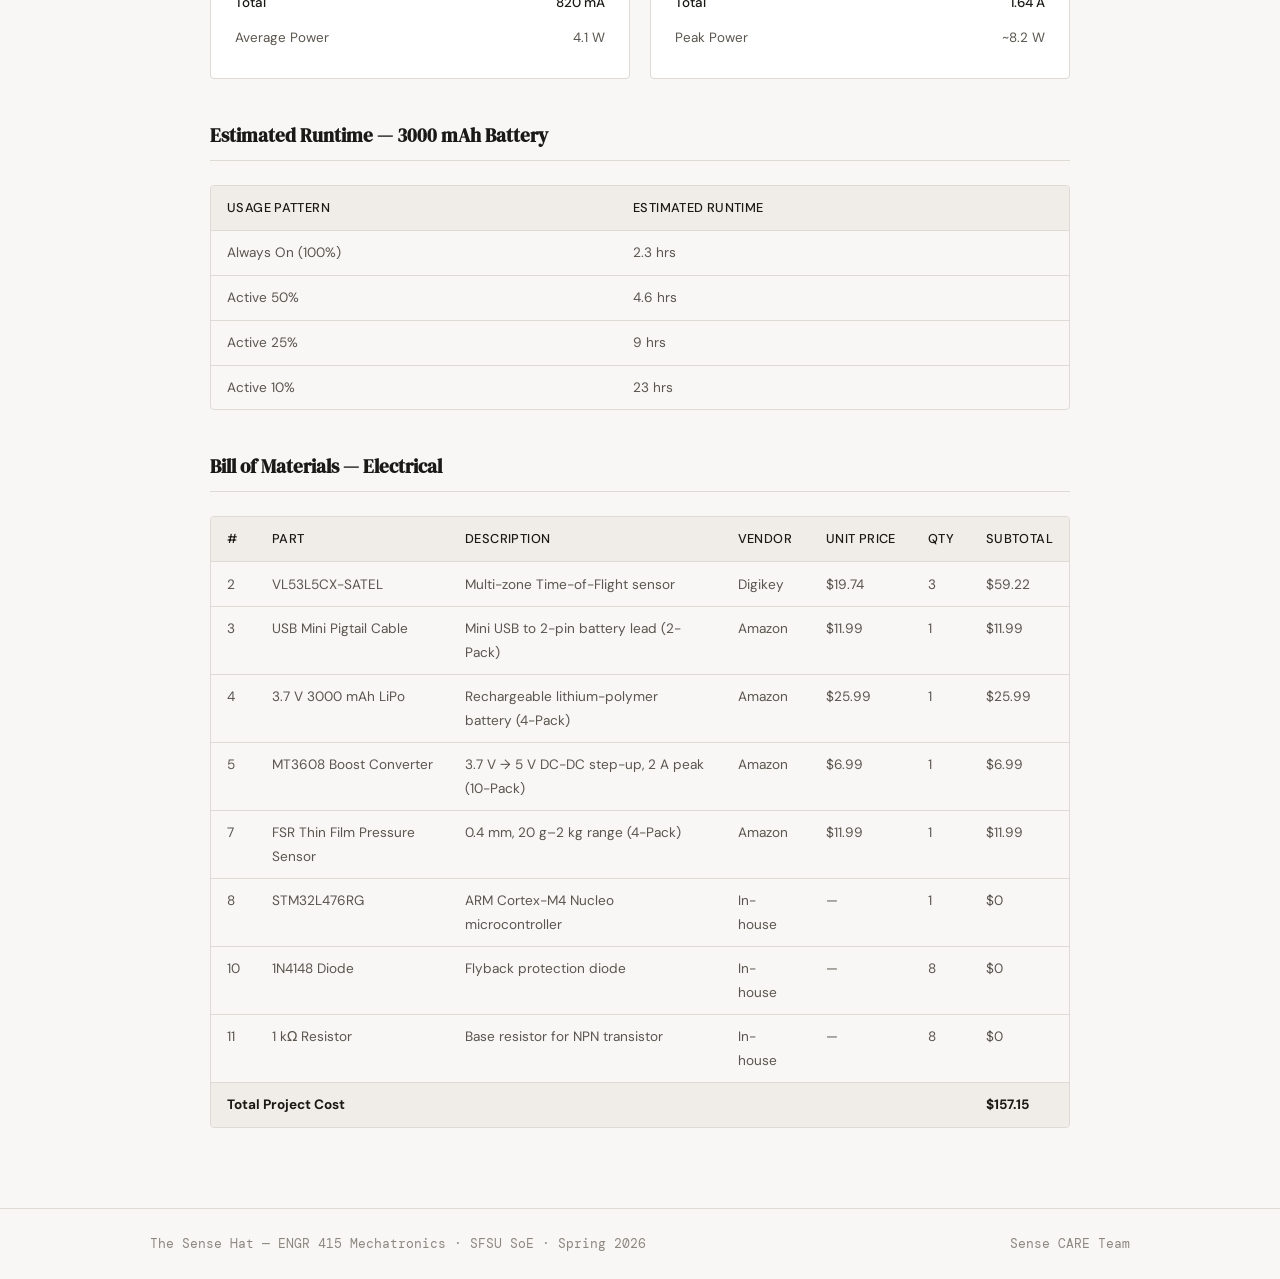
==== commit bd548aa7: "Update electrical.html" ====
--- a/electrical.html
+++ b/electrical.html
@@ -60,7 +60,7 @@
 
         <!-- Schematic placeholder -->
         <figure class="img-block">
-          <img src="images/sense-care-elec-schematic.jpg" alt="Electrical schematic for the Sense Care Hat, including STM32, ToF sensor, and motor driver circuits">
+          <img src="images/sense-care-elec-schematic.jpeg" alt="Electrical schematic for the Sense Care Hat, including STM32, ToF sensor, and motor driver circuits" />
           <!-- <div class="img-placeholder">
             <span class="img-placeholder-icon">⚡</span>
             <span>Electrical schematic — STM32 + ToF sensor + motor driver circuit</span>
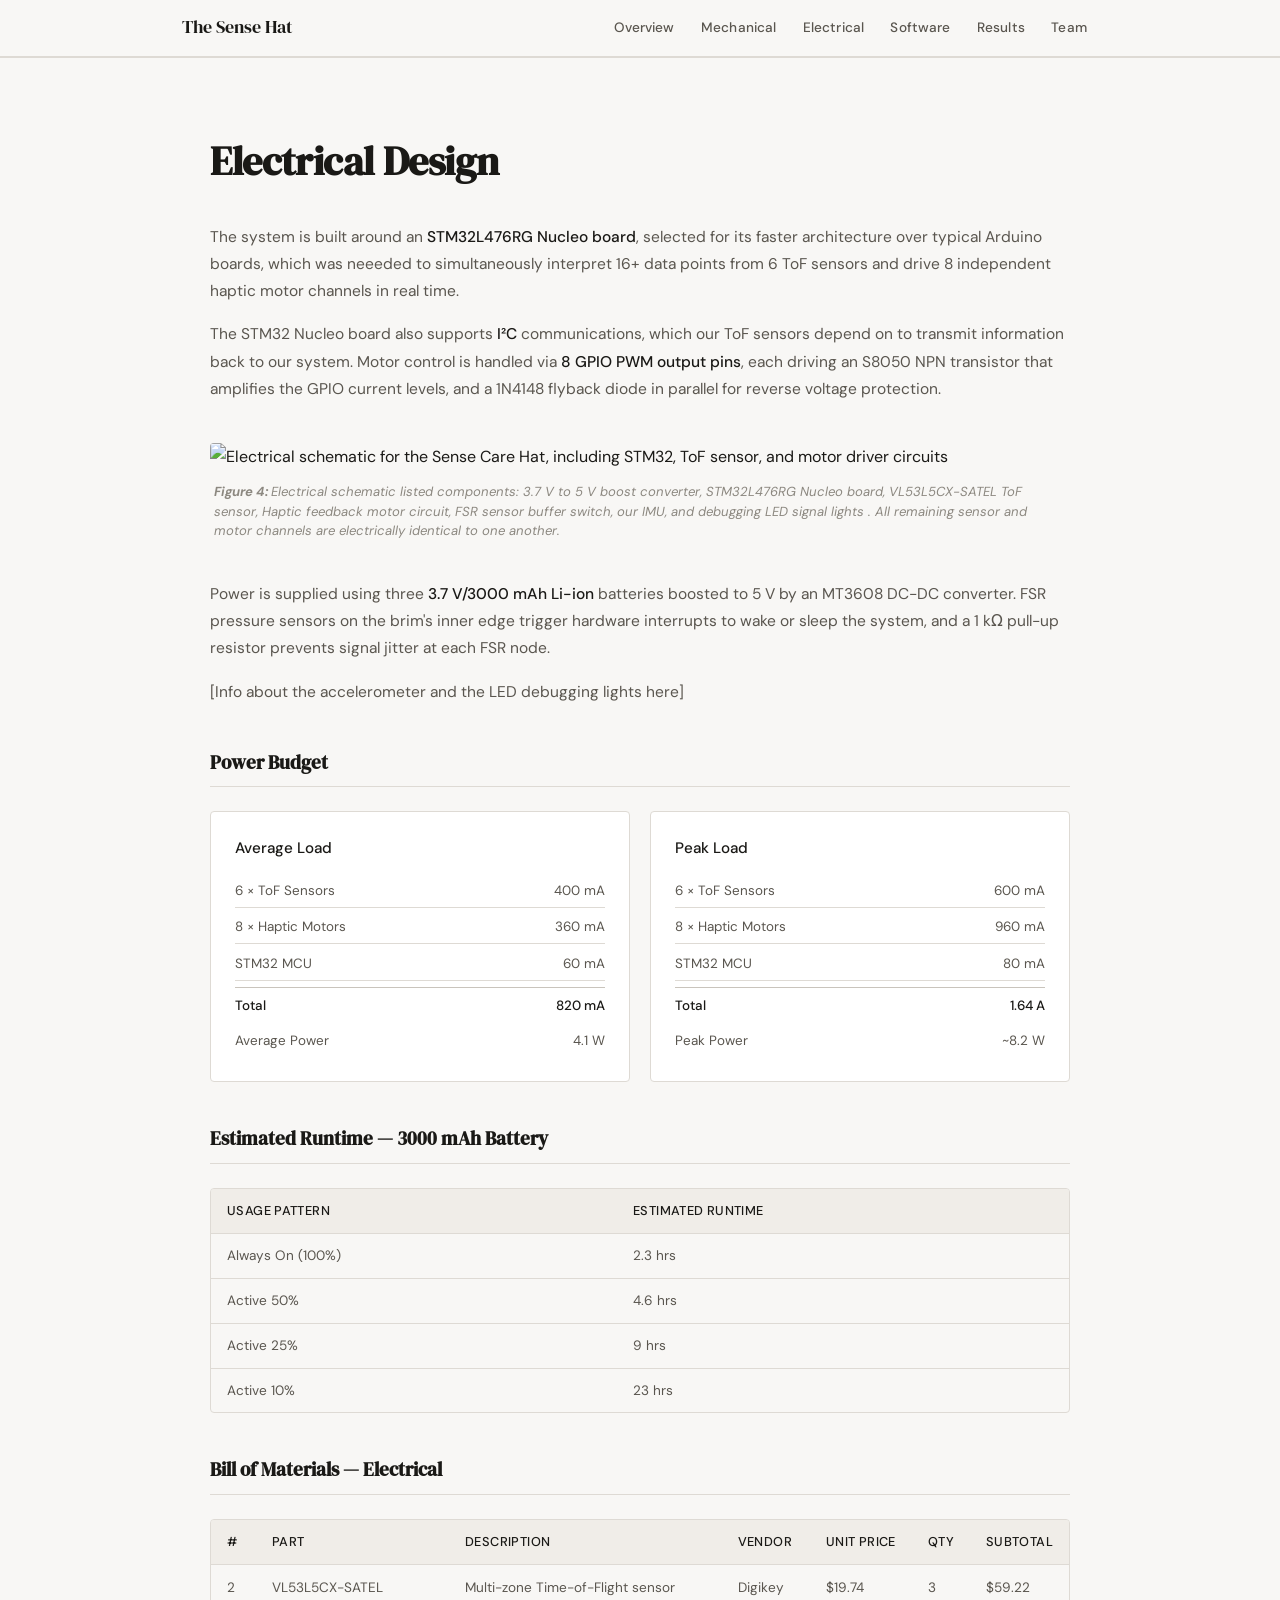
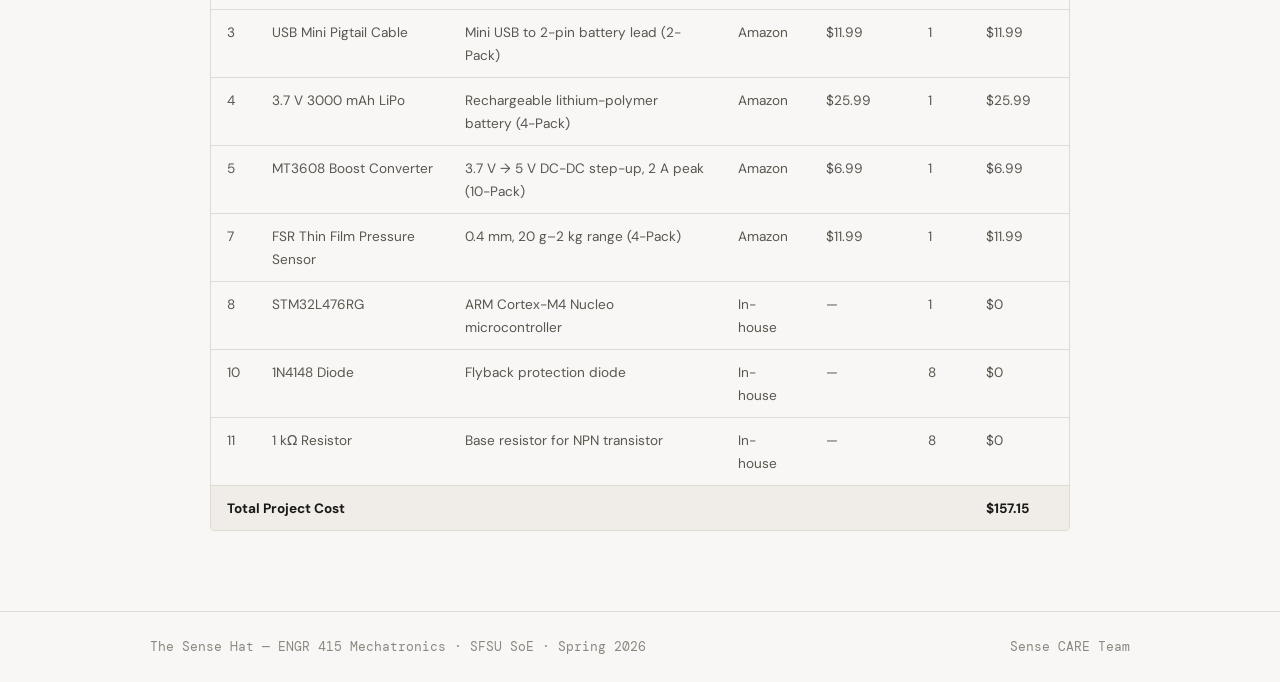
==== commit 5088f152: "Add files via upload" ====
--- a/electrical.html
+++ b/electrical.html
@@ -8,6 +8,7 @@
   <link rel="preconnect" href="https://fonts.googleapis.com" />
   <link rel="preconnect" href="https://fonts.gstatic.com" crossorigin />
   <link href="https://fonts.googleapis.com/css2?family=DM+Serif+Display:ital@0;1&family=DM+Mono:wght@400;500&family=DM+Sans:wght@300;400;500&display=swap" rel="stylesheet" />
+  <!-- https://html-preview.github.io/?url=https://github.com/ahumanpeople/engr_415_final_project/blob/main/index.html -->
 </head>
 <body>
 
@@ -39,45 +40,46 @@
         <div class="prose">
           <p>
             The system is built around an <strong>STM32L476RG Nucleo board</strong>, selected
-            for its faster ARM Cortex-M4 architecture over Arduino — necessary to simultaneously
-            interpret 16+ data points from multiple ToF sensors and drive 8 independent haptic
+            for its faster architecture over typical Arduino boards, which was neeeded to 
+            simultaneously interpret 16+ data points from 6 ToF sensors and drive 8 independent haptic
             motor channels in real time.
           </p>
           <p>
-            Each VL53L5CX-SATEL sensor communicates over <strong>I²C</strong>, sharing the bus
-            with address-select lines to differentiate between units. Motor control is handled via
-            <strong>8 GPIO pins configured for PWM output</strong>, each driving an S8050 NPN
-            transistor that amplifies the MCU's logic-level current to the motor. A 1N4148 flyback
-            diode in parallel with every motor protects against reverse-voltage spikes.
-          </p>
-          <p>
-            Power is supplied by a <strong>3.7 V / 3000 mAh LiPo</strong> cell boosted to 5 V
-            by an MT3608 DC-DC converter. FSR pressure sensors on the brim's inner edge trigger
-            hardware interrupts to wake or sleep the system — a 1 kΩ pull-up resistor prevents
-            signal jitter at each FSR node.
+            The STM32 Nucleo board also supports <strong>I²C</strong> communications, which our ToF 
+            sensors depend on to transmit information back to our system. Motor control is handled via
+            <strong>8 GPIO PWM output pins</strong>, each driving an S8050 NPN
+            transistor that amplifies the GPIO current levels, and a 1N4148 flyback diode in parallel 
+            for reverse voltage protection.
           </p>
         </div>
 
         <!-- Schematic placeholder -->
         <figure class="img-block">
-          <img src="images/sense-care-elec-schematic.jpeg" alt="Electrical schematic for the Sense Care Hat, including STM32, ToF sensor, and motor driver circuits" />
-          <!-- <div class="img-placeholder">
-            <span class="img-placeholder-icon">⚡</span>
-            <span>Electrical schematic — STM32 + ToF sensor + motor driver circuit</span>
-            <code>&lt;img src="images/sense-care-elec-schematic.jpg" alt="Electric schematic for the Sense Care Hat" /&gt;</code>
-          </div> -->
-          <figcaption><strong>Fig. 3</strong> — Electrical schematic showing one representative set of
-          connections: 3.7 V→5 V boost converter, STM32L476RG Nucleo, VL53L5CX-SATEL ToF sensor,
-          S8050 NPN motor driver with flyback diode, and FSR pressure switch. All remaining sensor
-          and motor channels are electrically identical.</figcaption>
+          <img src="images/sense_hat_elec_schematic.jpg" alt="Electrical schematic for the Sense Care Hat, including STM32, ToF sensor, and motor driver circuits" />
+          <figcaption><strong>Figure 4: </strong>Electrical schematic listed components: 3.7 V to 5 V boost converter, 
+          STM32L476RG Nucleo board, VL53L5CX-SATEL ToF sensor, Haptic feedback motor circuit, FSR sensor buffer 
+          switch, our IMU, and debugging LED signal lights . All remaining sensor and motor channels are electrically 
+          identical to one another.</figcaption>
         </figure>
+
+        <div class="prose">
+          <p>
+            Power is supplied using three <strong>3.7 V/3000 mAh Li-ion</strong> batteries boosted to 5 V
+            by an MT3608 DC-DC converter. FSR pressure sensors on the brim's inner edge trigger
+            hardware interrupts to wake or sleep the system, and a 1 kΩ pull-up resistor prevents
+            signal jitter at each FSR node.
+          </p>
+          <p>
+            [Info about the accelerometer and the LED debugging lights here]
+          </p>
+        </div>
 
         <h3 class="subsection-title">Power Budget</h3>
         <div class="card-grid two-col">
           <div class="card">
             <h4>Average Load</h4>
             <div class="power-table">
-              <div class="power-row"><span>4 × ToF Sensors</span><span>400 mA</span></div>
+              <div class="power-row"><span>6 × ToF Sensors</span><span>400 mA</span></div>
               <div class="power-row"><span>8 × Haptic Motors</span><span>360 mA</span></div>
               <div class="power-row"><span>STM32 MCU</span><span>60 mA</span></div>
               <div class="power-row total"><span>Total</span><span>820 mA</span></div>
@@ -87,7 +89,7 @@
           <div class="card">
             <h4>Peak Load</h4>
             <div class="power-table">
-              <div class="power-row"><span>4 × ToF Sensors</span><span>600 mA</span></div>
+              <div class="power-row"><span>6 × ToF Sensors</span><span>600 mA</span></div>
               <div class="power-row"><span>8 × Haptic Motors</span><span>960 mA</span></div>
               <div class="power-row"><span>STM32 MCU</span><span>80 mA</span></div>
               <div class="power-row total"><span>Total</span><span>1.64 A</span></div>
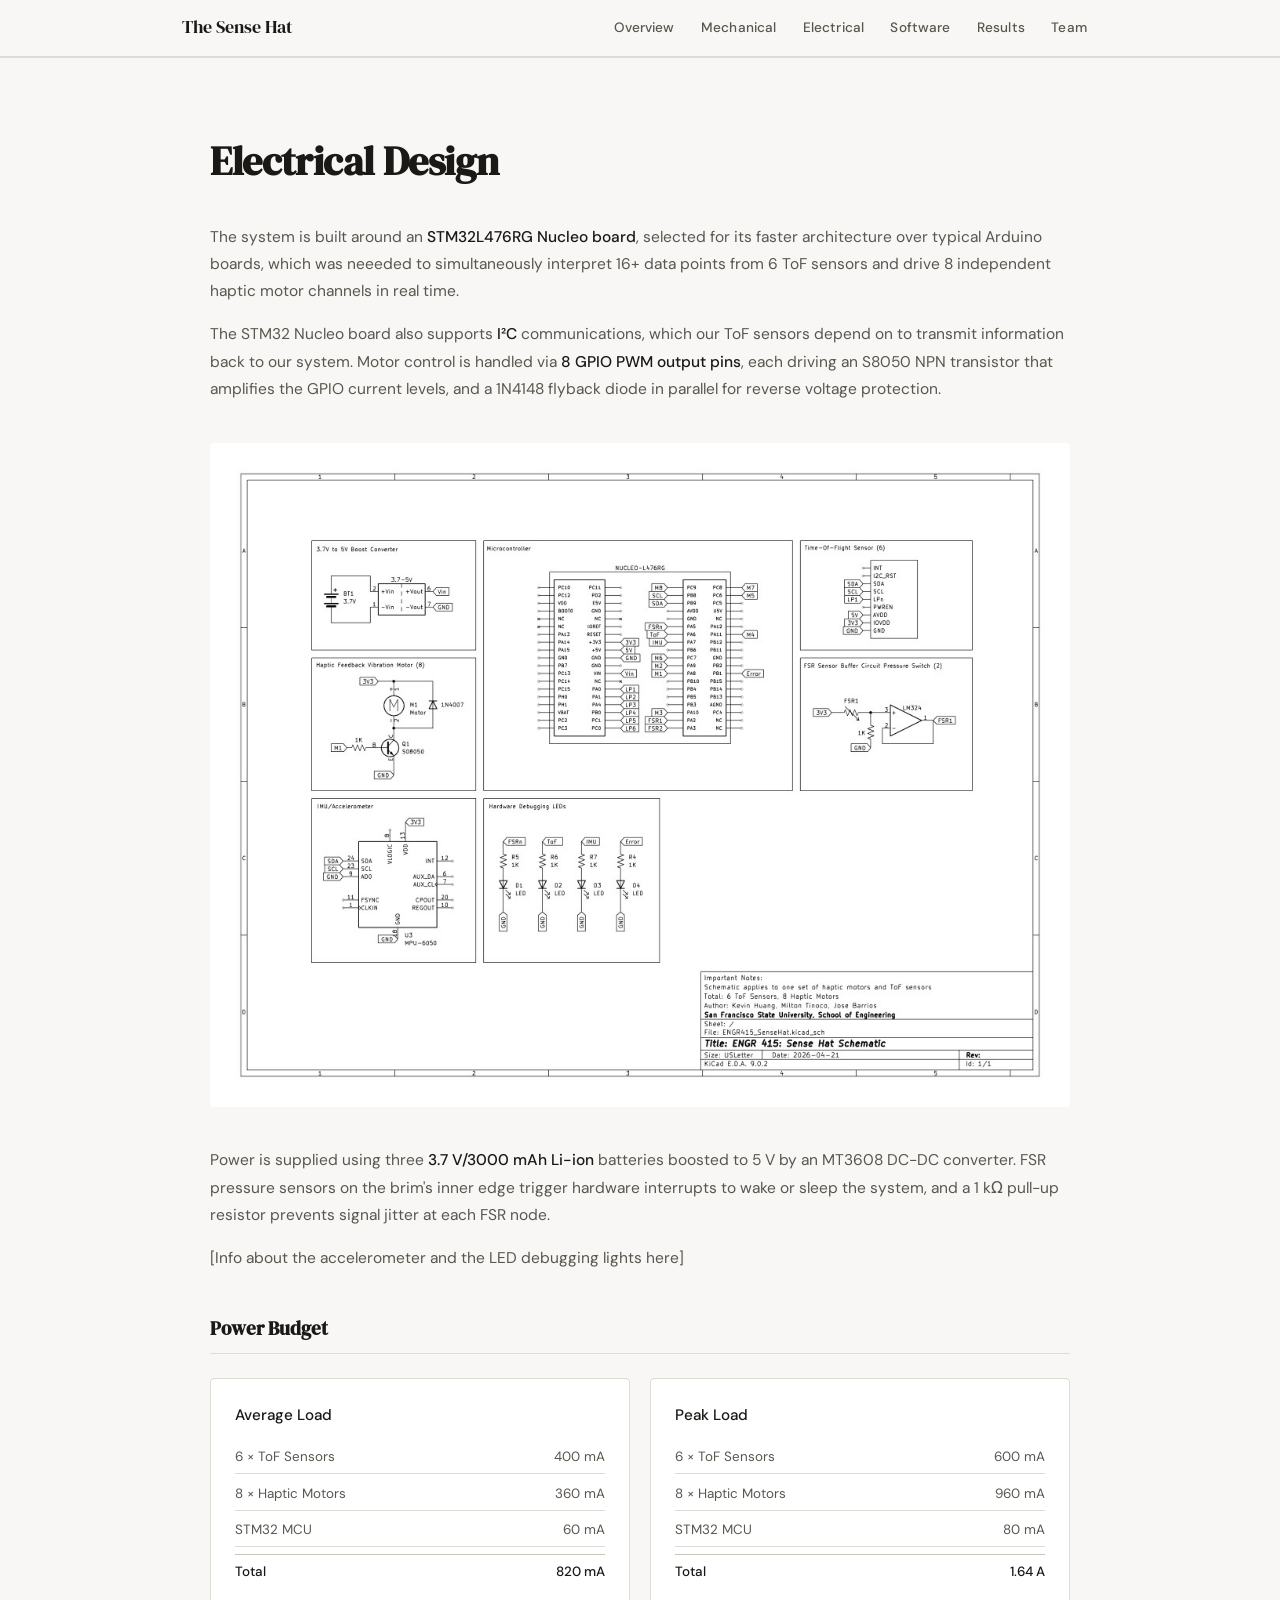
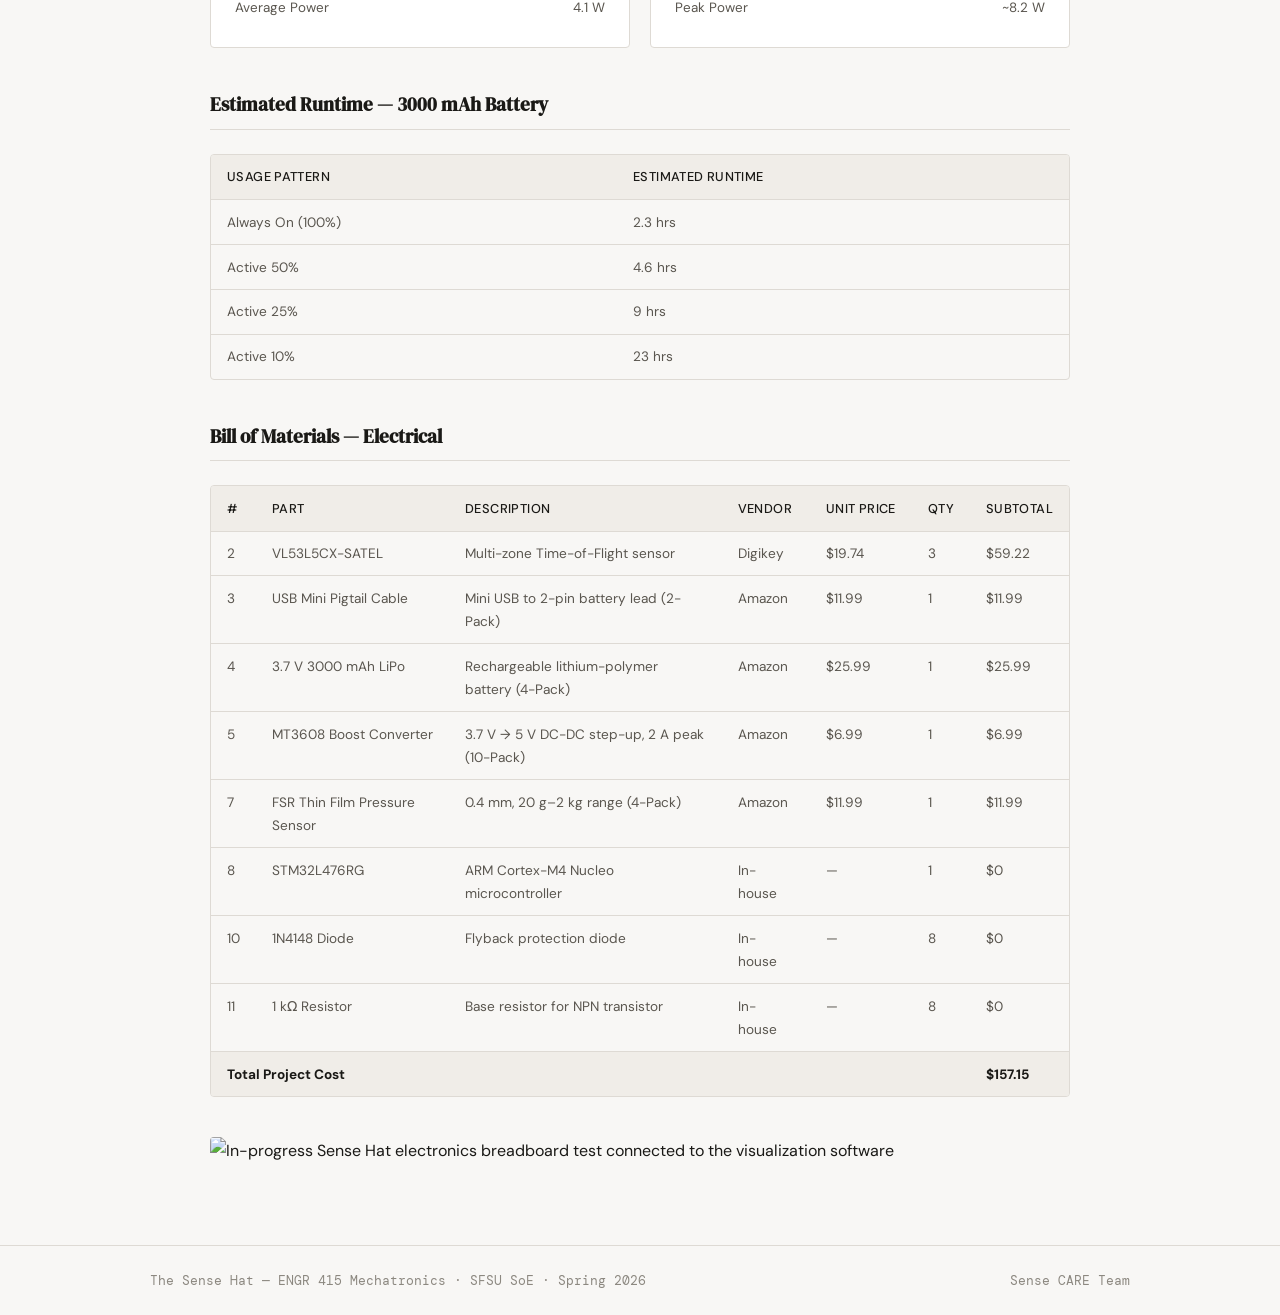
==== commit 0ca5e80b: "Update final website content and media" ====
--- a/electrical.html
+++ b/electrical.html
@@ -56,10 +56,6 @@
         <!-- Schematic placeholder -->
         <figure class="img-block">
           <img src="images/sense_hat_elec_schematic.jpg" alt="Electrical schematic for the Sense Care Hat, including STM32, ToF sensor, and motor driver circuits" />
-          <figcaption><strong>Figure 4: </strong>Electrical schematic listed components: 3.7 V to 5 V boost converter, 
-          STM32L476RG Nucleo board, VL53L5CX-SATEL ToF sensor, Haptic feedback motor circuit, FSR sensor buffer 
-          switch, our IMU, and debugging LED signal lights . All remaining sensor and motor channels are electrically 
-          identical to one another.</figcaption>
         </figure>
 
         <div class="prose">
@@ -207,6 +203,10 @@
             </tbody>
           </table>
         </div>
+
+        <figure class="img-block">
+          <img src="images/in_progress_on_board_and_screen_2.jpeg" alt="In-progress Sense Hat electronics breadboard test connected to the visualization software" />
+        </figure>
       </div>
     </section>
 
--- a/style.css
+++ b/style.css
@@ -49,6 +49,87 @@
   color: var(--text-primary);
   line-height: 1.7;
   -webkit-font-smoothing: antialiased;
+}
+
+body.intro-active {
+  overflow: hidden;
+}
+
+body.intro-active #navbar,
+body.intro-active .hero,
+body.intro-active main {
+  opacity: 0;
+  transform: translateY(10px);
+  animation: page-rise-in 1.15s ease 2.05s forwards;
+}
+
+.intro-screen {
+  position: fixed;
+  inset: 0;
+  z-index: 1000;
+  display: grid;
+  place-items: center;
+  background:
+    radial-gradient(circle at 50% 42%, rgba(82, 121, 111, 0.24), transparent 34rem),
+    #0f1110;
+  opacity: 1;
+  pointer-events: none;
+  animation: intro-fade-away 3.45s ease forwards;
+}
+
+.intro-title {
+  font-family: var(--font-display);
+  color: #f5f1ea;
+  font-size: clamp(3rem, 8vw, 7rem);
+  line-height: 0.95;
+  text-align: center;
+  opacity: 0;
+  transform: translateY(14px) scale(0.97);
+  animation: intro-title-rise 2.5s ease forwards;
+}
+
+@keyframes intro-title-rise {
+  0% {
+    opacity: 0;
+    transform: translateY(14px) scale(0.97);
+  }
+  34%, 72% {
+    opacity: 1;
+    transform: translateY(0) scale(1);
+  }
+  100% {
+    opacity: 0;
+    transform: translateY(-10px) scale(1.02);
+  }
+}
+
+@keyframes intro-fade-away {
+  0%, 62% { opacity: 1; }
+  100% {
+    opacity: 0;
+    visibility: hidden;
+  }
+}
+
+@keyframes page-rise-in {
+  0% {
+    opacity: 0;
+    transform: translateY(10px);
+  }
+  100% {
+    opacity: 1;
+    transform: translateY(0);
+  }
+}
+
+@media (prefers-reduced-motion: reduce) {
+  .intro-screen {
+    animation-duration: 0.7s;
+  }
+
+  .intro-title {
+    animation-duration: 0.7s;
+  }
 }
 
 img {
@@ -192,14 +273,17 @@
   display: inline-block;
   margin-top: 0.5rem;
   padding: 0.65rem 1.4rem;
+  border: 0;
   background: var(--accent);
   color: #fff;
   border-radius: var(--radius);
+  font-family: var(--font-body);
   font-size: 0.88rem;
   font-weight: 500;
   letter-spacing: 0.02em;
   transition: background var(--transition), transform var(--transition);
   align-self: flex-start;
+  cursor: pointer;
 }
 
 .btn-primary:hover {
@@ -208,6 +292,65 @@
   transform: translateY(-1px);
 }
 
+/* Hero motion preview */
+.hero-motion-card {
+  width: 100%;
+  display: flex;
+  flex-direction: column;
+  gap: 0.95rem;
+  padding: 0;
+  border: none;
+  border-radius: 0;
+  background: transparent;
+  box-shadow: none;
+}
+
+.motion-card-header {
+  display: flex;
+  flex-direction: column;
+  gap: 0.2rem;
+  padding: 0.15rem 0.1rem 0.25rem;
+}
+
+.motion-card-header span {
+  font-family: var(--font-mono);
+  font-size: 0.72rem;
+  color: var(--accent);
+  letter-spacing: 0.08em;
+  text-transform: uppercase;
+}
+
+.motion-card-header strong {
+  max-width: 22rem;
+  color: var(--text-primary);
+  font-size: clamp(1.25rem, 2.4vw, 1.85rem);
+  line-height: 1.05;
+  font-weight: 700;
+}
+
+.motion-media-grid {
+  display: grid;
+  grid-template-columns: 1fr;
+  align-items: stretch;
+}
+
+.motion-video {
+  width: 100%;
+  height: 100%;
+  min-height: 180px;
+  aspect-ratio: 4 / 3;
+  object-fit: cover;
+  object-position: center 45%;
+  border: none;
+  border-radius: var(--radius);
+  background: var(--bg-alt);
+  box-shadow: 0 10px 28px rgba(26, 25, 22, 0.13);
+}
+
+.motion-video-feature {
+  aspect-ratio: 16 / 12.9;
+}
+
 .hero-image-wrap {
   display: flex;
   justify-content: center;
@@ -217,6 +360,16 @@
 .hero-img {
   width: 100%;
   max-width: 420px;
+}
+
+.hero-model {
+  width: 100%;
+  max-width: 520px;
+}
+
+.hero-model model-viewer {
+  height: min(58vh, 520px);
+  min-height: 380px;
 }
 
 /* ── Sections ───────────────────────────────────────────── */
@@ -310,6 +463,73 @@
   font-size: 0.88rem;
   color: var(--text-secondary);
   line-height: 1.6;
+}
+
+.repo-panel {
+  margin: 1.2rem 0 1.8rem;
+  padding: 1.25rem;
+  background: linear-gradient(135deg, #f4f8f5 0%, #ffffff 100%);
+  border: 1px solid #b7d4c8;
+  border-left: 5px solid var(--accent);
+  border-radius: var(--radius);
+  box-shadow: var(--shadow);
+}
+
+.repo-panel .subsection-title {
+  margin-top: 0;
+}
+
+.repo-links {
+  display: grid;
+  gap: 0.85rem;
+  margin-top: 0.7rem;
+}
+
+.repo-card {
+  display: flex;
+  align-items: center;
+  gap: 1rem;
+  padding: 1rem 1.1rem;
+  background: #ffffff;
+  border: 1px solid #c5d8ce;
+  border-radius: var(--radius);
+  color: var(--text-primary);
+  text-decoration: none;
+  box-shadow: var(--shadow-soft);
+  transition: transform 0.18s ease, border-color 0.18s ease, box-shadow 0.18s ease;
+}
+
+.repo-card:hover {
+  transform: translateY(-2px);
+  border-color: var(--accent);
+  box-shadow: 0 16px 34px rgba(34, 83, 62, 0.16);
+  text-decoration: none;
+}
+
+.repo-icon {
+  flex: 0 0 auto;
+  font-family: var(--font-mono);
+  font-size: 0.68rem;
+  letter-spacing: 0.08em;
+  text-transform: uppercase;
+  color: var(--accent);
+  background: var(--accent-pale);
+  border: 1px solid #b7d4c8;
+  border-radius: var(--radius);
+  padding: 0.45rem 0.55rem;
+}
+
+.repo-card strong {
+  display: block;
+  font-size: 1.02rem;
+  font-weight: 500;
+}
+
+.repo-card small {
+  display: block;
+  margin-top: 0.2rem;
+  color: var(--text-secondary);
+  font-size: 0.82rem;
 }
 
 /* ── Image blocks ───────────────────────────────────────── */
@@ -360,12 +580,193 @@
   word-break: break-all;
 }
 
+.demo-video-block {
+  margin-top: 1.5rem;
+  width: min(100%, 1120px);
+  align-self: center;
+}
+
+.demo-video-embed {
+  width: 100%;
+  min-height: min(72vh, 680px);
+  aspect-ratio: 16 / 9;
+  border: 1px solid var(--border-mid);
+  border-radius: var(--radius);
+  background: var(--bg-alt);
+  box-shadow: var(--shadow);
+}
+
+.gui-video-block {
+  margin-top: 1.25rem;
+}
+
+.gui-video {
+  display: block;
+  width: 100%;
+  max-height: 76vh;
+  aspect-ratio: 16 / 9;
+  object-fit: contain;
+  background: #101412;
+  border: 1px solid var(--border-mid);
+  border-radius: var(--radius);
+  box-shadow: var(--shadow);
+}
+
+.diagram-popout {
+  cursor: pointer;
+  perspective: 1200px;
+  outline: none;
+}
+
+.diagram-popout:focus-visible .diagram-frame {
+  box-shadow: 0 0 0 3px rgba(41, 112, 79, 0.25), var(--shadow);
+}
+
+.diagram-frame {
+  position: relative;
+  overflow: hidden;
+  border-radius: var(--radius);
+  background: #ffffff;
+  border: 1px solid #c5d8ce;
+  transform-style: preserve-3d;
+  transition: transform 0.22s ease, box-shadow 0.22s ease, border-color 0.22s ease;
+  box-shadow: 0 16px 34px rgba(34, 83, 62, 0.14);
+}
+
+.diagram-frame::before {
+  content: "";
+  position: absolute;
+  inset: -1px;
+  pointer-events: none;
+  background: radial-gradient(circle at var(--mx, 50%) var(--my, 40%), rgba(55, 143, 102, 0.16), transparent 36%);
+  opacity: 0;
+  transition: opacity 0.22s ease;
+  z-index: 1;
+}
+
+.diagram-frame img {
+  display: block;
+  width: 100%;
+  transform: rotateX(var(--rx, 0deg)) rotateY(var(--ry, 0deg)) translateZ(18px) scale(1.015);
+  transition: transform 0.18s ease;
+}
+
+.diagram-popout:hover .diagram-frame {
+  border-color: var(--accent);
+  box-shadow: 0 24px 48px rgba(34, 83, 62, 0.22);
+}
+
+.diagram-popout:hover .diagram-frame::before {
+  opacity: 1;
+}
+
+.diagram-badge {
+  position: absolute;
+  right: 1rem;
+  bottom: 1rem;
+  z-index: 2;
+  font-family: var(--font-mono);
+  font-size: 0.72rem;
+  letter-spacing: 0.06em;
+  text-transform: uppercase;
+  color: #ffffff;
+  background: rgba(26, 25, 22, 0.76);
+  border: 1px solid rgba(255, 255, 255, 0.34);
+  border-radius: var(--radius);
+  padding: 0.45rem 0.65rem;
+  backdrop-filter: blur(8px);
+}
+
+.diagram-modal {
+  position: fixed;
+  inset: 0;
+  z-index: 1000;
+  display: none;
+  align-items: center;
+  justify-content: center;
+  padding: 4rem 2rem 2rem;
+  background: rgba(14, 18, 16, 0.86);
+}
+
+.diagram-modal.open {
+  display: flex;
+}
+
+body.modal-open {
+  overflow: hidden;
+}
+
+.diagram-modal img {
+  max-width: min(96vw, 1280px);
+  max-height: 86vh;
+  object-fit: contain;
+  border-radius: var(--radius);
+  background: #ffffff;
+  box-shadow: 0 28px 70px rgba(0, 0, 0, 0.42);
+}
+
+.diagram-modal-close {
+  position: absolute;
+  top: 1.25rem;
+  right: 1.5rem;
+  border: 1px solid rgba(255, 255, 255, 0.42);
+  border-radius: var(--radius);
+  background: rgba(255, 255, 255, 0.12);
+  color: #ffffff;
+  font: 500 0.82rem var(--font-sans);
+  padding: 0.55rem 0.8rem;
+  cursor: pointer;
+}
+
+.diagram-modal-close:hover {
+  background: rgba(255, 255, 255, 0.2);
+}
+
 figcaption {
   font-size: 0.82rem;
   color: var(--text-muted);
   font-style: italic;
   line-height: 1.5;
   padding: 0 0.25rem;
+}
+
+.model-block {
+  display: flex;
+  flex-direction: column;
+  gap: 0.75rem;
+}
+
+.cad-showcase .section-inner {
+  display: flex;
+  flex-direction: column;
+  align-items: center;
+}
+
+.cad-showcase .section-title {
+  align-self: center;
+  text-align: center;
+}
+
+.model-block model-viewer {
+  width: 100%;
+  height: min(68vh, 620px);
+  min-height: 430px;
+  border: 1px solid var(--border-mid);
+  border-radius: var(--radius);
+  background:
+    linear-gradient(90deg, rgba(26, 25, 22, 0.09) 1px, transparent 1px),
+    linear-gradient(0deg, rgba(26, 25, 22, 0.09) 1px, transparent 1px),
+    radial-gradient(circle at 50% 42%, #c8ced0 0, #aeb8bd 48%, #98a4aa 100%);
+  background-size: 36px 36px, 36px 36px, 100% 100%;
+  box-shadow: var(--shadow);
+}
+
+.model-download {
+  display: inline-flex;
+  margin-left: 0.35rem;
+  color: var(--accent);
+  font-style: normal;
+  font-weight: 500;
 }
 
 /* ── Tables ─────────────────────────────────────────────── */
@@ -640,6 +1041,7 @@
 
   .hero-image-wrap { order: -1; }
   .hero-img { max-width: 340px; margin: 0 auto; }
+  .hero-model { max-width: 520px; margin: 0 auto; }
 
   .three-col { grid-template-columns: repeat(2, 1fr); }
 
@@ -674,6 +1076,10 @@
 
   .hero { padding: 2rem 1.25rem; gap: 2rem; }
 
+  .motion-video {
+    aspect-ratio: 1 / 0.78;
+  }
+
   .section { padding: var(--section-v) 1.25rem; }
 
   .two-col,
@@ -690,4 +1096,14 @@
   .code-block code { font-size: 0.76rem; }
 
   th, td { padding: 0.55rem 0.75rem; }
-}
+
+  .model-block model-viewer {
+    height: 56vh;
+    min-height: 340px;
+  }
+
+  .hero-model model-viewer {
+    height: 48vh;
+    min-height: 320px;
+  }
+}
